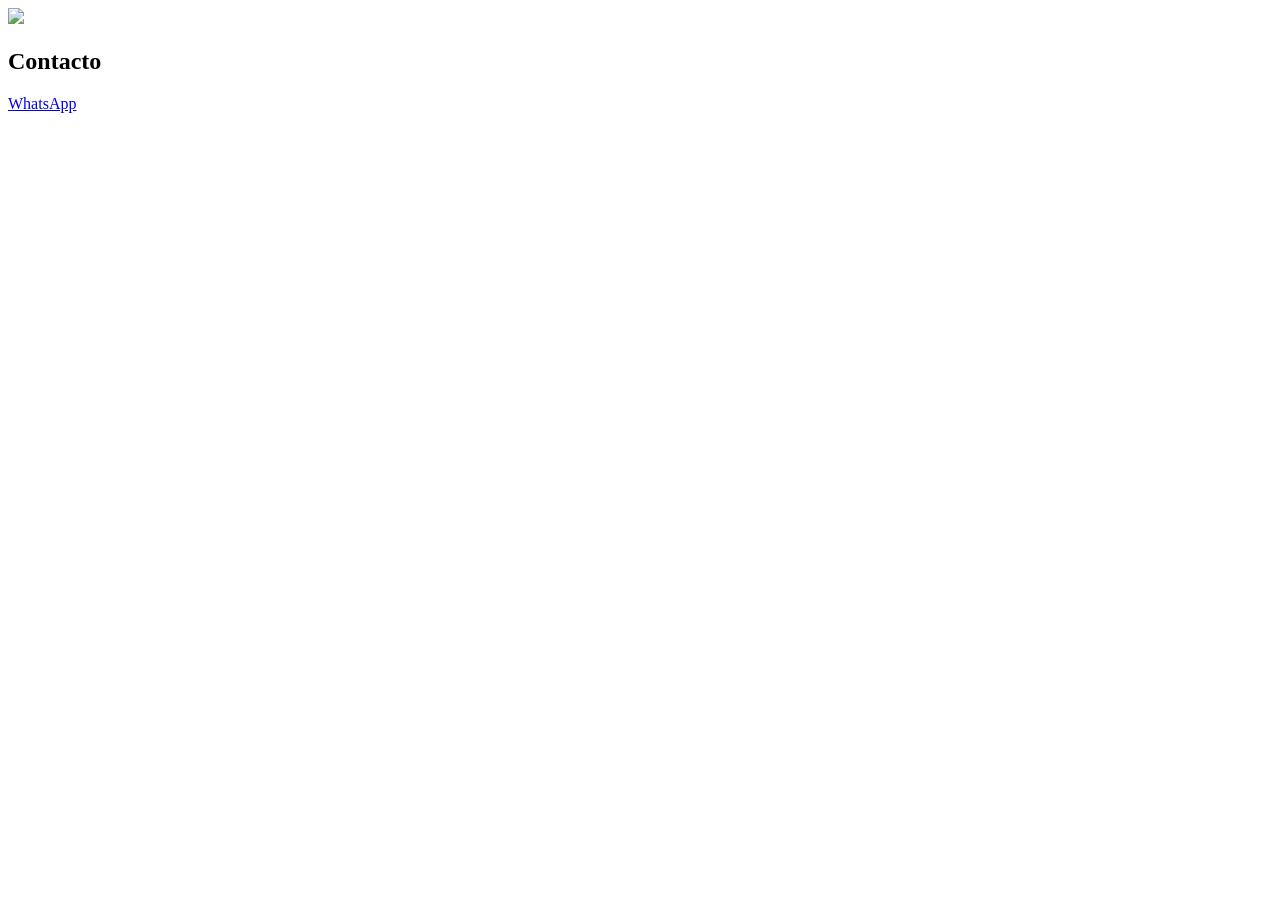
==== contacto.html @ 90899d1b "Add files via upload" ====
<!DOCTYPE html>
<html lang="es">
<head>
<meta charset="UTF-8">
<title>Contacto</title>
<link rel="stylesheet" href="style.css">
</head>
<body>

<header class="header">
<img src="MJ16-01.png" class="logo">
</header>

<section class="servicios">
<h1>Contacto</h1>
<a href="https://wa.me/123456789" class="btn">WhatsApp</a>
</section>

</body>
</html>
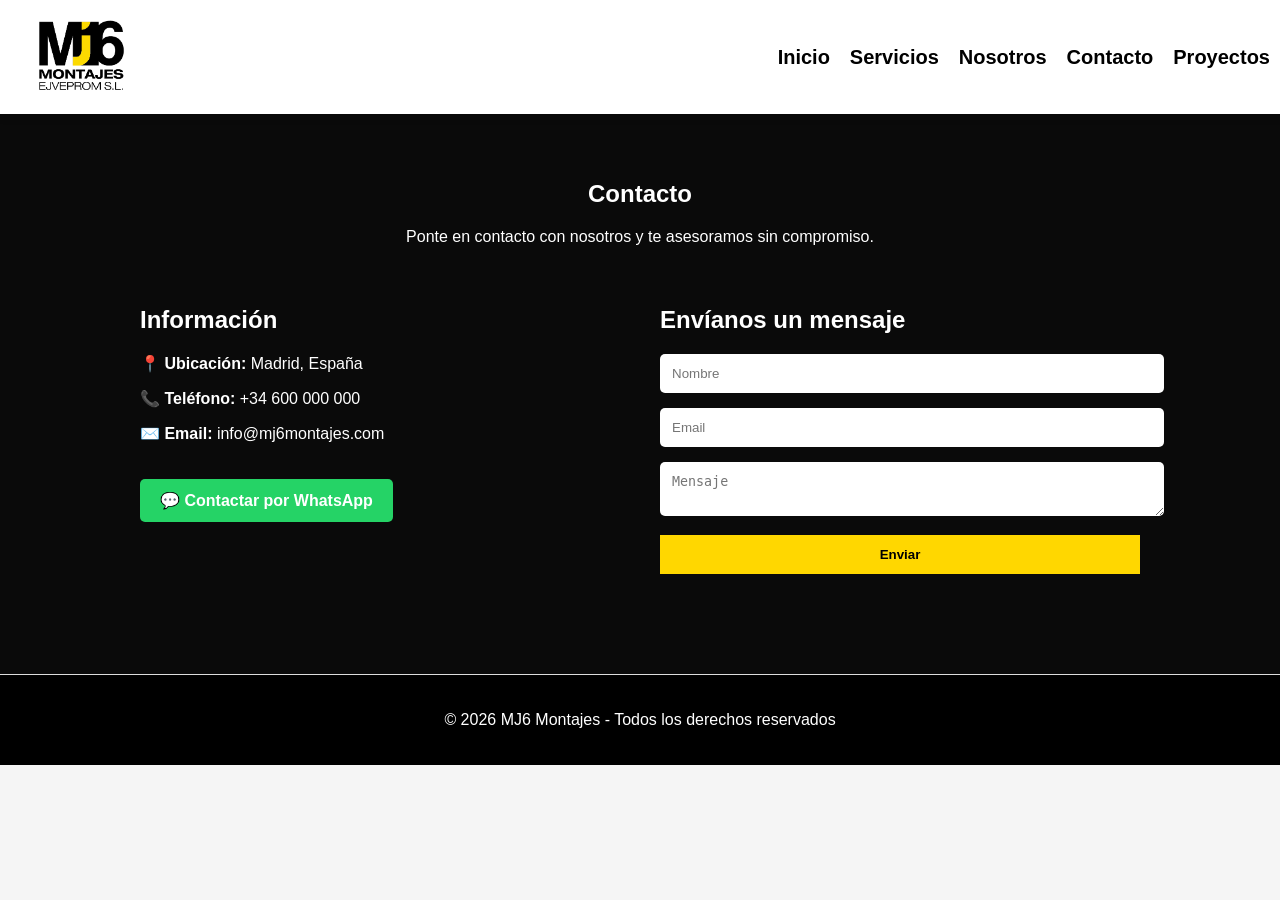
==== commit 8cdbcfb0: "Add files via upload" ====
--- a/contacto.html
+++ b/contacto.html
@@ -2,19 +2,78 @@
 <html lang="es">
 <head>
 <meta charset="UTF-8">
-<title>Contacto</title>
+<meta name="viewport" content="width=device-width, initial-scale=1.0">
+<title>Contacto - MJ6 Montajes</title>
+
 <link rel="stylesheet" href="style.css">
 </head>
+
 <body>
 
-<header class="header">
-<img src="MJ16-01.png" class="logo">
+<!-- HEADER -->
+<header class="header header-scroll">
+    <div class="logo-container">
+        <img src="MJ16-01.png" class="logo">
+    </div>
+
+    <nav>
+        <ul>
+            <li><a href="index.html">Inicio</a></li>
+            <li><a href="servicios.html">Servicios</a></li>
+            <li><a href="nosotros.html">Nosotros</a></li>
+            <li><a href="contacto.html">Contacto</a></li>
+            <li><a href="proyectos.html">Proyectos</a></li>
+        </ul>
+    </nav>
 </header>
 
-<section class="servicios">
-<h1>Contacto</h1>
-<a href="https://wa.me/123456789" class="btn">WhatsApp</a>
+<!-- SECCIÓN CONTACTO -->
+<section class="contacto contacto-dark">
+
+    <h1>Contacto</h1>
+
+    <p class="intro">
+        Ponte en contacto con nosotros y te asesoramos sin compromiso.
+    </p>
+
+    <div class="contacto-container">
+
+        <!-- INFO -->
+        <div class="contacto-info animado izq">
+            <h2>Información</h2>
+
+            <p><strong>📍 Ubicación:</strong> Madrid, España</p>
+            <p><strong>📞 Teléfono:</strong> +34 600 000 000</p>
+            <p><strong>✉️ Email:</strong> info@mj6montajes.com</p>
+
+            <a href="https://wa.me/34600000000" class="btn-whatsapp">
+                💬 Contactar por WhatsApp
+            </a>
+        </div>
+
+        <!-- FORMULARIO -->
+        <div class="contacto-form animado der">
+            <h2>Envíanos un mensaje</h2>
+
+            <form>
+                <input type="text" placeholder="Nombre" required>
+                <input type="email" placeholder="Email" required>
+                <textarea placeholder="Mensaje" required></textarea>
+
+                <button type="submit">Enviar</button>
+            </form>
+        </div>
+
+    </div>
+
 </section>
 
+<!-- FOOTER -->
+<footer>
+    <p>© 2026 MJ6 Montajes - Todos los derechos reservados</p>
+</footer>
+
+<script src="script.js"></script>
+
 </body>
-</html>
+</html>
--- a/style.css
+++ b/style.css
@@ -0,0 +1,547 @@
+/* ========================= */
+/* RESET */
+/* ========================= */
+body {
+    margin: 0;
+    font-family: Arial, sans-serif;
+    background: #f5f5f5;
+}
+
+/* ========================= */
+/* HEADER */
+/* ========================= */
+.header {
+    display: flex;
+    justify-content: space-between;
+    align-items: center;
+    background: white;
+    padding: 15px 30px;
+    box-shadow: 0 2px 10px rgba(0,0,0,0.1);
+    flex-direction: wrap;
+}
+
+.logo {
+    height: 80px;
+}
+
+/* NAV */
+nav ul {
+    display: flex;
+    gap: 20px;
+    list-style: none;
+    padding: 0;
+    margin: 0;
+}
+nav {
+    margin-right: 40px;
+}
+
+nav a {
+    text-decoration: none;
+    color: black;
+    font-weight: bold;
+    font-size: 20px;
+}
+
+/* ========================= */
+/* HERO */
+/* ========================= */
+.hero-pro {
+    height: 90vh;
+    background: linear-gradient(rgba(0,0,0,0.6), rgba(0,0,0,0.6)),
+                url('img1.JPG');
+    background-size: cover;
+    background-position: center;
+    display: flex;
+    justify-content: center;
+    align-items: center;
+    text-align: center;
+}
+
+.hero-content {
+    color: white;
+}
+
+.btn-pro {
+    background: gold;
+    padding: 12px 25px;
+    text-decoration: none;
+    color: black;
+    font-weight: bold;
+    border-radius: 5px;
+}
+
+/* ========================= */
+/* SERVICIOS */
+/* ========================= */
+.servicios {
+    padding: 60px 20px;
+    text-align: center;
+}
+
+.intro {
+    max-width: 700px;
+    margin: auto;
+    margin-bottom: 40px;
+}
+
+/* BLOQUES SERVICIOS */
+.servicio-bloque {
+    display: flex;
+    align-items: center;
+    gap: 40px;
+    padding: 50px 20px;
+    max-width: 1100px;
+    margin: auto;
+
+    /* IMPORTANTE: visible por defecto */
+    opacity: 1;
+    transform: translateY(0);
+}
+
+/* IMÁGENES */
+.servicio-bloque img {
+    width: 50%;
+    border-radius: 10px;
+    transition: 0.4s;
+}
+
+.servicio-bloque img:hover {
+    transform: scale(1.05);
+}
+
+.servicio-bloque div {
+    width: 50%;
+    text-align: left;
+}
+
+/* ========================= */
+/* GALERÍA */
+/* ========================= */
+.galeria {
+    padding: 60px;
+    text-align: center;
+    background: white;
+}
+
+.galeria-grid {
+    display: grid;
+    grid-template-columns: repeat(auto-fit, minmax(250px,1fr));
+    gap: 15px;
+}
+
+.galeria-grid img {
+    width: 100%;
+    height: 220px;
+    object-fit: cover;
+    border-radius: 10px;
+    transition: 0.3s;
+}
+
+.galeria-grid img:hover {
+    transform: scale(1.05);
+}
+
+/* ========================= */
+/* ANIMACIONES (SEGURAS) */
+/* ========================= */
+
+/* SOLO se aplica animación si JS funciona */
+.animado {
+    transition: all 0.8s ease;
+}
+
+/* Entrada desde abajo */
+.animado.fade {
+    transform: translateY(40px);
+    opacity: 0;
+}
+
+/* Entrada lateral */
+.animado.izq {
+    transform: translateX(-60px);
+    opacity: 0;
+}
+
+.animado.der {
+    transform: translateX(60px);
+    opacity: 0;
+}
+
+/* Estado visible */
+.animado.mostrar {
+    transform: translateX(0) translateY(0);
+    opacity: 1;
+}
+
+/* ========================= */
+/* FOOTER */
+/* ========================= */
+/* ========================= */
+/* FOOTER BLANCO */
+/* ========================= */
+
+footer {
+    background: black;
+    color: white;
+    text-align: center;
+    padding: 20px;
+    border-top: 1px solid #ddd;
+}
+
+/* ========================= */
+/* RESPONSIVE */
+/* ========================= */
+@media (max-width: 768px) {
+
+    .servicio-bloque {
+        flex-direction: column;
+    }
+
+    .servicio-bloque img,
+    .servicio-bloque div {
+        width: 100%;
+    }
+
+    nav ul {
+        flex-direction: column;
+        align-items: center;
+    }
+}
+
+/* ========================= */
+/* DESTACADOS PRO */
+/* ========================= */
+
+.destacados {
+    padding: 60px 20px;
+    text-align: center;
+    background: #f9f9f9;
+}
+
+.destacados h2 {
+    margin-bottom: 40px;
+    font-size: 28px;
+}
+
+/* GRID DE TARJETAS */
+.cards {
+    display: flex;
+    justify-content: center;
+    gap: 30px;
+    flex-wrap: wrap;
+}
+
+/* TARJETA PRO */
+.card {
+    background: white;
+    padding: 30px 20px;
+    width: 280px;
+    border-radius: 12px;
+    box-shadow: 0 8px 20px rgba(0,0,0,0.1);
+    transition: 0.3s;
+}
+
+/* EFECTO HOVER */
+.card:hover {
+    transform: translateY(-10px);
+}
+
+/* ICONO */
+.icono {
+    font-size: 40px;
+    margin-bottom: 15px;
+}
+
+/* TEXTO */
+.card h3 {
+    margin-bottom: 10px;
+}
+
+.card p {
+    color: #555;
+}
+
+.cta {
+    background: #0a0a0a; /* negro elegante */
+    color: white;
+    padding: 80px 20px;
+    text-align: center;
+}
+
+/* CONTENIDO CENTRADO */
+.cta-contenido {
+    max-width: 600px;
+    margin: auto;
+}
+
+/* TÍTULO */
+.cta h2 {
+    font-size: 32px;
+    margin-bottom: 10px;
+}
+
+/* TEXTO */
+.cta p {
+    color: #ccc;
+    margin-bottom: 30px;
+}
+
+/* BOTÓN WHATSAPP PRO */
+.btn-whatsapp {
+    display: inline-block;
+    background: #25D366;
+    color: white;
+    padding: 15px 30px;
+    border-radius: 8px;
+    text-decoration: none;
+    font-weight: bold;
+    font-size: 16px;
+    transition: 0.3s;
+}
+
+/* HOVER */
+.btn-whatsapp:hover {
+    background: #1ebe5d;
+    transform: scale(1.05);
+}
+
+/* ========================= */
+/* SECCIÓN EXPERTOS PRO */
+/* ========================= */
+
+.expertos {
+    background: #0a0a0a; /* negro elegante */
+    color: white;
+    padding: 80px 20px;
+    text-align: center;
+}
+
+/* CONTENIDO CENTRADO */
+.expertos-contenido {
+    max-width: 800px;
+    margin: auto;
+}
+
+/* TÍTULO */
+.expertos h2 {
+    font-size: 36px;
+    margin-bottom: 20px;
+    font-weight: bold;
+}
+
+/* TEXTO NORMAL */
+.expertos p {
+    color: #ccc;
+    font-size: 18px;
+    margin-bottom: 10px;
+}
+
+/* TEXTO DESTACADO */
+.destacado {
+    color: white;
+    font-weight: bold;
+    margin-top: 10px;
+}
+
+/* LÍNEA DECORATIVA PRO */
+.expertos h2::after {
+    content: \"\";
+    display: block;
+    width: 60px;
+    height: 3px;
+    background: gold;
+    margin: 15px auto 0;
+}
+
+/* ========================= */
+/* SERVICIOS EN MODO OSCURO */
+/* ========================= */
+
+.servicios-dark {
+    background: #0a0a0a;
+    color: white;
+}
+
+/* TÍTULO */
+.servicios-dark h1 {
+    color: white;
+}
+
+/* TEXTO */
+.servicios-dark .intro {
+    color: #ccc;
+}
+
+/* BLOQUES */
+.servicios-dark .servicio-bloque div {
+    color: #ddd;
+}
+
+/* LISTAS */
+.servicios-dark ul {
+    color: #ccc;
+}
+
+/* IMÁGENES (más elegantes en oscuro) */
+.servicios-dark img {
+    box-shadow: 0 5px 20px rgba(0,0,0,0.6);
+}
+
+/* ========================= */
+/* HEADER SCROLL PRO */
+/* ========================= */
+
+/* Estado normal */
+.header-scroll {
+    position: fixed;
+    width: 100%;
+    top: 0;
+    left: 0;
+    z-index: 1000;
+    transition: all 0.3s ease;
+}
+
+/* Estado al hacer scroll */
+.header-scroll.scrolled {
+    background: rgba(255, 255, 255, 0.7); /* blanco transparente */
+    backdrop-filter: blur(10px); /* efecto vidrio (muy pro) */
+    box-shadow: 0 2px 10px rgba(0,0,0,0.1);
+}
+
+/* Para que no tape contenido */
+body {
+    padding-top: 100px;
+}
+
+
+/* ========================= */
+/* PROYECTOS PRO */
+/* ========================= */
+
+.proyectos-dark {
+    background: #0a0a0a;
+    color: white;
+    padding: 60px 20px;
+    text-align: center;
+}
+
+/* GRID */
+.proyectos-grid {
+    display: grid;
+    grid-template-columns: repeat(auto-fit, minmax(280px, 1fr));
+    gap: 25px;
+    margin-top: 40px;
+}
+
+/* TARJETA */
+.proyecto {
+    position: relative;
+    overflow: hidden;
+    border-radius: 12px;
+}
+
+/* IMAGEN */
+.proyecto img {
+    width: 100%;
+    height: 250px;
+    object-fit: cover;
+    transition: 0.4s;
+}
+
+/* HOVER ZOOM */
+.proyecto:hover img {
+    transform: scale(1.1);
+}
+
+/* INFO */
+.info {
+    position: absolute;
+    bottom: 0;
+    left: 0;
+    width: 100%;
+    padding: 15px;
+    background: rgba(0,0,0,0.7);
+    text-align: left;
+}
+
+/* TEXTO */
+.info h3 {
+    margin: 0;
+    font-size: 18px;
+}
+
+.info p {
+    margin: 0;
+    font-size: 14px;
+    color: #ccc;
+}
+/* ========================= */
+/* CONTACTO PRO */
+/* ========================= */
+
+.contacto-dark {
+    background: #0a0a0a;
+    color: white;
+    padding: 60px 20px;
+    text-align: center;
+}
+
+/* CONTENEDOR */
+.contacto-container {
+    display: flex;
+    gap: 40px;
+    max-width: 1000px;
+    margin: 40px auto;
+}
+
+/* INFO */
+.contacto-info {
+    flex: 1;
+    text-align: left;
+}
+
+/* FORMULARIO */
+.contacto-form {
+    flex: 1;
+    text-align: left;
+}
+
+/* INPUTS */
+.contacto-form input,
+.contacto-form textarea {
+    width: 100%;
+    padding: 12px;
+    margin-bottom: 15px;
+    border: none;
+    border-radius: 5px;
+}
+
+/* BOTÓN */
+.contacto-form button {
+    width: 100%;
+    padding: 12px;
+    background: gold;
+    border: none;
+    font-weight: bold;
+    cursor: pointer;
+}
+
+/* WHATSAPP */
+.btn-whatsapp {
+    display: inline-block;
+    margin-top: 20px;
+    background: #25D366;
+    padding: 12px 20px;
+    border-radius: 5px;
+    color: white;
+    text-decoration: none;
+    font-weight: bold;
+}
+
+/* RESPONSIVE */
+@media (max-width: 768px) {
+    .contacto-container {
+        flex-direction: column;
+    }
+}
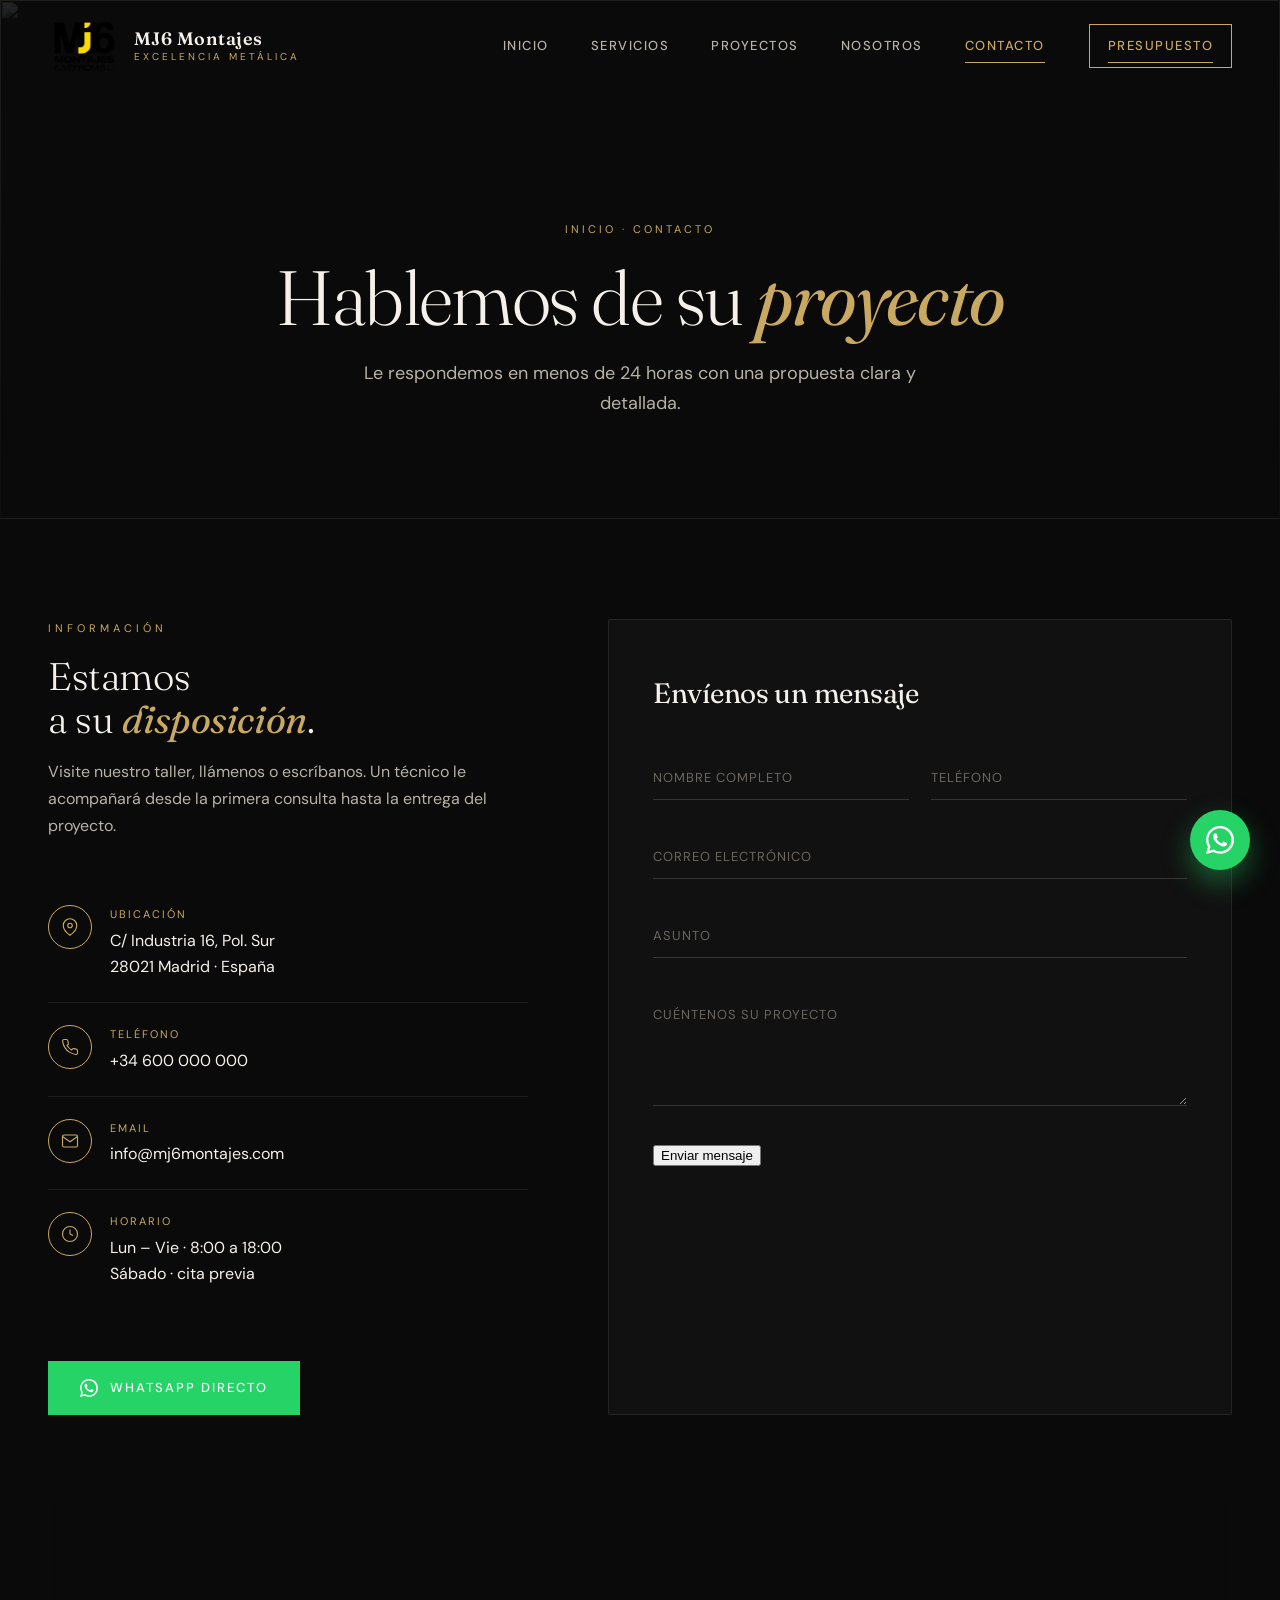
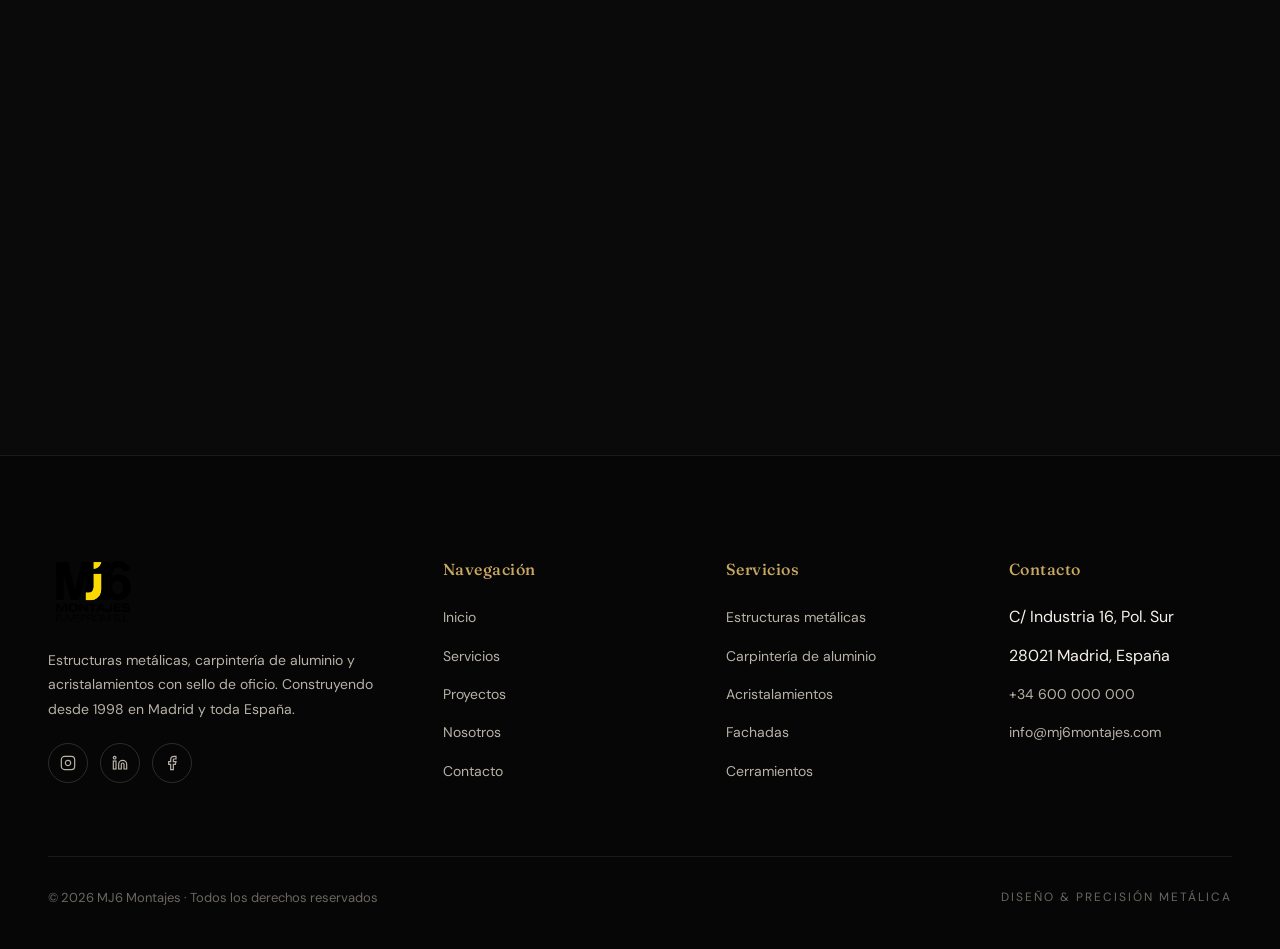
==== commit 38fe7dcd: "Add files via upload" ====
--- a/contacto.html
+++ b/contacto.html
@@ -3,77 +3,211 @@
 <head>
 <meta charset="UTF-8">
 <meta name="viewport" content="width=device-width, initial-scale=1.0">
-<title>Contacto - MJ6 Montajes</title>
-
+<title>Contacto — MJ6 Montajes</title>
+<meta name="description" content="Contacte con MJ6 Montajes: presupuestos sin compromiso, visita a obra y asesoramiento técnico en estructuras metálicas, aluminio y vidrio.">
+<link rel="icon" type="image/png" href="MJ16-01.png">
+<link rel="preconnect" href="https://fonts.googleapis.com">
+<link rel="preconnect" href="https://fonts.gstatic.com" crossorigin>
+<link href="https://fonts.googleapis.com/css2?family=Fraunces:ital,opsz,wght@0,9..144,300;0,9..144,400;0,9..144,500;0,9..144,600;1,9..144,300;1,9..144,400&family=DM+Sans:opsz,wght@9..40,300;9..40,400;9..40,500;9..40,600;9..40,700&display=swap" rel="stylesheet">
 <link rel="stylesheet" href="style.css">
 </head>
-
 <body>
 
-<!-- HEADER -->
-<header class="header header-scroll">
-    <div class="logo-container">
-        <img src="MJ16-01.png" class="logo">
-    </div>
-
-    <nav>
+<div class="preloader" aria-hidden="true">
+    <img src="MJ16-01.png" alt="MJ6 Montajes" class="preloader-logo">
+    <div class="preloader-bar"></div>
+</div>
+
+<header class="site-header">
+    <a href="index.html" class="logo-link">
+        <img src="MJ16-01.png" alt="MJ6 Montajes" class="logo">
+        <span class="brand">
+            <span class="brand-name">MJ6 Montajes</span>
+            <span class="brand-tag">Excelencia metálica</span>
+        </span>
+    </a>
+    <nav class="nav-main">
         <ul>
             <li><a href="index.html">Inicio</a></li>
             <li><a href="servicios.html">Servicios</a></li>
+            <li><a href="proyectos.html">Proyectos</a></li>
             <li><a href="nosotros.html">Nosotros</a></li>
             <li><a href="contacto.html">Contacto</a></li>
-            <li><a href="proyectos.html">Proyectos</a></li>
         </ul>
+        <a href="contacto.html" class="nav-cta">Presupuesto</a>
     </nav>
+    <button class="burger" aria-label="Menú"><span></span><span></span><span></span></button>
 </header>
 
-<!-- SECCIÓN CONTACTO -->
-<section class="contacto contacto-dark">
-
-    <h1>Contacto</h1>
-
-    <p class="intro">
-        Ponte en contacto con nosotros y te asesoramos sin compromiso.
-    </p>
-
-    <div class="contacto-container">
-
-        <!-- INFO -->
-        <div class="contacto-info animado izq">
-            <h2>Información</h2>
-
-            <p><strong>📍 Ubicación:</strong> Madrid, España</p>
-            <p><strong>📞 Teléfono:</strong> +34 600 000 000</p>
-            <p><strong>✉️ Email:</strong> info@mj6montajes.com</p>
-
-            <a href="https://wa.me/34600000000" class="btn-whatsapp">
-                💬 Contactar por WhatsApp
-            </a>
-        </div>
-
-        <!-- FORMULARIO -->
-        <div class="contacto-form animado der">
-            <h2>Envíanos un mensaje</h2>
-
-            <form>
-                <input type="text" placeholder="Nombre" required>
-                <input type="email" placeholder="Email" required>
-                <textarea placeholder="Mensaje" required></textarea>
-
-                <button type="submit">Enviar</button>
-            </form>
-        </div>
-
+<!-- PAGE HERO -->
+<section class="page-hero">
+    <div class="page-hero-bg"><img src="img11.jpg" alt=""></div>
+    <div class="container">
+        <div class="crumb reveal">Inicio · Contacto</div>
+        <h1 class="reveal delay-1">Hablemos de su <em>proyecto</em></h1>
+        <p class="reveal delay-2">Le respondemos en menos de 24 horas con una propuesta clara y detallada.</p>
     </div>
-
 </section>
 
-<!-- FOOTER -->
-<footer>
-    <p>© 2026 MJ6 Montajes - Todos los derechos reservados</p>
+<!-- CONTACT -->
+<section class="contact-section">
+    <div class="container">
+        <div class="contact-grid">
+
+            <div class="contact-info">
+                <div class="label reveal" style="font-size:11px;letter-spacing:4px;text-transform:uppercase;color:var(--gold);margin-bottom:18px;">Información</div>
+                <h2 class="reveal delay-1">Estamos<br>a su <em>disposición</em>.</h2>
+                <p class="reveal delay-2">
+                    Visite nuestro taller, llámenos o escríbanos. Un técnico le acompañará desde la primera consulta
+                    hasta la entrega del proyecto.
+                </p>
+
+                <ul class="info-list">
+                    <li class="reveal">
+                        <div class="ic">
+                            <svg viewBox="0 0 24 24" fill="none" stroke="currentColor" stroke-width="1.5"><path d="M21 10c0 7-9 13-9 13s-9-6-9-13a9 9 0 0 1 18 0z"/><circle cx="12" cy="10" r="3"/></svg>
+                        </div>
+                        <div>
+                            <div class="lab">Ubicación</div>
+                            <div class="val">C/ Industria 16, Pol. Sur<br>28021 Madrid · España</div>
+                        </div>
+                    </li>
+                    <li class="reveal delay-1">
+                        <div class="ic">
+                            <svg viewBox="0 0 24 24" fill="none" stroke="currentColor" stroke-width="1.5"><path d="M22 16.92v3a2 2 0 0 1-2.18 2 19.79 19.79 0 0 1-8.63-3.07 19.5 19.5 0 0 1-6-6 19.79 19.79 0 0 1-3.07-8.67A2 2 0 0 1 4.11 2h3a2 2 0 0 1 2 1.72c.127.96.361 1.903.7 2.81a2 2 0 0 1-.45 2.11L8.09 9.91a16 16 0 0 0 6 6l1.27-1.27a2 2 0 0 1 2.11-.45c.907.339 1.85.573 2.81.7A2 2 0 0 1 22 16.92z"/></svg>
+                        </div>
+                        <div>
+                            <div class="lab">Teléfono</div>
+                            <div class="val"><a href="tel:+34600000000" style="color:var(--text);">+34 600 000 000</a></div>
+                        </div>
+                    </li>
+                    <li class="reveal delay-2">
+                        <div class="ic">
+                            <svg viewBox="0 0 24 24" fill="none" stroke="currentColor" stroke-width="1.5"><path d="M4 4h16c1.1 0 2 .9 2 2v12c0 1.1-.9 2-2 2H4c-1.1 0-2-.9-2-2V6c0-1.1.9-2 2-2z"/><polyline points="22,6 12,13 2,6"/></svg>
+                        </div>
+                        <div>
+                            <div class="lab">Email</div>
+                            <div class="val"><a href="mailto:info@mj6montajes.com" style="color:var(--text);">info@mj6montajes.com</a></div>
+                        </div>
+                    </li>
+                    <li class="reveal delay-3">
+                        <div class="ic">
+                            <svg viewBox="0 0 24 24" fill="none" stroke="currentColor" stroke-width="1.5"><circle cx="12" cy="12" r="10"/><polyline points="12 6 12 12 16 14"/></svg>
+                        </div>
+                        <div>
+                            <div class="lab">Horario</div>
+                            <div class="val">Lun – Vie · 8:00 a 18:00<br>Sábado · cita previa</div>
+                        </div>
+                    </li>
+                </ul>
+
+                <a href="https://wa.me/34600000000" class="btn btn-wa reveal">
+                    <svg width="18" height="18" viewBox="0 0 24 24" fill="currentColor"><path d="M17.498 14.382c-.301-.15-1.767-.867-2.04-.966-.273-.101-.473-.15-.673.15-.197.295-.771.964-.944 1.162-.175.195-.349.21-.646.075-.3-.15-1.263-.465-2.403-1.485-.888-.795-1.484-1.77-1.66-2.07-.174-.3-.019-.465.13-.615.136-.135.301-.345.451-.523.146-.181.194-.301.297-.496.1-.21.049-.375-.025-.524-.075-.15-.672-1.62-.922-2.206-.24-.584-.487-.51-.672-.51-.172-.015-.371-.015-.571-.015-.2 0-.523.074-.797.359-.273.3-1.045 1.02-1.045 2.475s1.07 2.865 1.219 3.075c.149.18 2.095 3.195 5.076 4.485.71.3 1.26.48 1.69.629.71.226 1.355.195 1.866.121.57-.091 1.756-.721 2.006-1.413.255-.69.255-1.275.18-1.404-.074-.135-.27-.21-.57-.345m-5.446 7.443h-.016c-1.77 0-3.524-.48-5.055-1.38l-.36-.214-3.75.975 1.005-3.645-.239-.375a9.869 9.869 0 01-1.516-5.26c.002-5.45 4.436-9.884 9.888-9.884 2.64 0 5.122 1.03 6.988 2.898a9.825 9.825 0 012.893 6.994c-.003 5.45-4.437 9.885-9.888 9.885M20.52 3.449C18.24 1.245 15.24 0 12.045 0 5.463 0 .104 5.334.101 11.893c0 2.096.549 4.14 1.595 5.945L0 24l6.335-1.652a12.062 12.062 0 005.71 1.447h.006c6.585 0 11.946-5.336 11.949-11.896 0-3.176-1.24-6.165-3.495-8.411"/></svg>
+                    WhatsApp directo
+                </a>
+            </div>
+
+            <div class="contact-form reveal reveal-right">
+                <h3>Envíenos un mensaje</h3>
+                <form data-testid="contact-form">
+                    <div class="form-row two">
+                        <div class="input-wrap">
+                            <input type="text" id="nombre" placeholder=" " required data-testid="input-nombre">
+                            <label for="nombre">Nombre completo</label>
+                        </div>
+                        <div class="input-wrap">
+                            <input type="text" id="telefono" placeholder=" " data-testid="input-telefono">
+                            <label for="telefono">Teléfono</label>
+                        </div>
+                    </div>
+                    <div class="form-row">
+                        <div class="input-wrap">
+                            <input type="email" id="email" placeholder=" " required data-testid="input-email">
+                            <label for="email">Correo electrónico</label>
+                        </div>
+                    </div>
+                    <div class="form-row">
+                        <div class="input-wrap">
+                            <input type="text" id="asunto" placeholder=" " data-testid="input-asunto">
+                            <label for="asunto">Asunto</label>
+                        </div>
+                    </div>
+                    <div class="form-row">
+                        <div class="input-wrap">
+                            <textarea id="mensaje" placeholder=" " required data-testid="input-mensaje"></textarea>
+                            <label for="mensaje">Cuéntenos su proyecto</label>
+                        </div>
+                    </div>
+                    <button type="submit" data-testid="submit-form">Enviar mensaje</button>
+                </form>
+                <div class="form-success" data-testid="form-success">
+                    ✓ Mensaje enviado correctamente. Le responderemos en menos de 24 horas.
+                </div>
+            </div>
+
+        </div>
+
+        <!-- MAP -->
+        <div class="map-wrap reveal">
+            <iframe src="https://www.openstreetmap.org/export/embed.html?bbox=-3.71%2C40.39%2C-3.66%2C40.43&layer=mapnik" allowfullscreen loading="lazy" title="Mapa MJ6 Montajes"></iframe>
+        </div>
+
+    </div>
+</section>
+
+<footer class="site-footer">
+    <div class="container">
+        <div class="footer-grid">
+            <div class="footer-col">
+                <img src="MJ16-01.png" alt="MJ6 Montajes" class="logo">
+                <p>Estructuras metálicas, carpintería de aluminio y acristalamientos con sello de oficio. Construyendo desde 1998 en Madrid y toda España.</p>
+                <div class="footer-social">
+                    <a href="#" aria-label="Instagram"><svg viewBox="0 0 24 24" fill="none" stroke="currentColor" stroke-width="1.8"><rect x="2" y="2" width="20" height="20" rx="5"/><path d="M16 11.37A4 4 0 1 1 12.63 8 4 4 0 0 1 16 11.37zM17.5 6.5h.01\"/></svg></a>
+                    <a href="#" aria-label="LinkedIn"><svg viewBox="0 0 24 24" fill="none" stroke="currentColor" stroke-width="1.8"><path d="M16 8a6 6 0 0 1 6 6v7h-4v-7a2 2 0 0 0-4 0v7h-4v-7a6 6 0 0 1 6-6z"/><rect x="2" y="9" width="4" height="12"/><circle cx="4" cy="4" r="2"/></svg></a>
+                    <a href="#" aria-label="Facebook"><svg viewBox="0 0 24 24" fill="none" stroke="currentColor" stroke-width="1.8"><path d="M18 2h-3a5 5 0 0 0-5 5v3H7v4h3v8h4v-8h3l1-4h-4V7a1 1 0 0 1 1-1h3z"/></svg></a>
+                </div>
+            </div>
+            <div class="footer-col">
+                <h4>Navegación</h4>
+                <ul>
+                    <li><a href="index.html">Inicio</a></li>
+                    <li><a href="servicios.html">Servicios</a></li>
+                    <li><a href="proyectos.html">Proyectos</a></li>
+                    <li><a href="nosotros.html">Nosotros</a></li>
+                    <li><a href="contacto.html">Contacto</a></li>
+                </ul>
+            </div>
+            <div class="footer-col">
+                <h4>Servicios</h4>
+                <ul>
+                    <li><a href="servicios.html">Estructuras metálicas</a></li>
+                    <li><a href="servicios.html">Carpintería de aluminio</a></li>
+                    <li><a href="servicios.html">Acristalamientos</a></li>
+                    <li><a href="servicios.html">Fachadas</a></li>
+                    <li><a href="servicios.html">Cerramientos</a></li>
+                </ul>
+            </div>
+            <div class="footer-col">
+                <h4>Contacto</h4>
+                <ul>
+                    <li>C/ Industria 16, Pol. Sur</li>
+                    <li>28021 Madrid, España</li>
+                    <li><a href="tel:+34600000000">+34 600 000 000</a></li>
+                    <li><a href="mailto:info@mj6montajes.com">info@mj6montajes.com</a></li>
+                </ul>
+            </div>
+        </div>
+        <div class="footer-bottom">
+            <p>© <span data-year></span> MJ6 Montajes · Todos los derechos reservados</p>
+            <span class="micro">Diseño & precisión metálica</span>
+        </div>
+    </div>
 </footer>
 
+<a href="https://wa.me/34600000000" class="float-wa" aria-label="WhatsApp">
+    <svg viewBox="0 0 24 24" fill="currentColor"><path d="M17.498 14.382c-.301-.15-1.767-.867-2.04-.966-.273-.101-.473-.15-.673.15-.197.295-.771.964-.944 1.162-.175.195-.349.21-.646.075-.3-.15-1.263-.465-2.403-1.485-.888-.795-1.484-1.77-1.66-2.07-.174-.3-.019-.465.13-.615.136-.135.301-.345.451-.523.146-.181.194-.301.297-.496.1-.21.049-.375-.025-.524-.075-.15-.672-1.62-.922-2.206-.24-.584-.487-.51-.672-.51-.172-.015-.371-.015-.571-.015-.2 0-.523.074-.797.359-.273.3-1.045 1.02-1.045 2.475s1.07 2.865 1.219 3.075c.149.18 2.095 3.195 5.076 4.485.71.3 1.26.48 1.69.629.71.226 1.355.195 1.866.121.57-.091 1.756-.721 2.006-1.413.255-.69.255-1.275.18-1.404-.074-.135-.27-.21-.57-.345m-5.446 7.443h-.016c-1.77 0-3.524-.48-5.055-1.38l-.36-.214-3.75.975 1.005-3.645-.239-.375a9.869 9.869 0 01-1.516-5.26c.002-5.45 4.436-9.884 9.888-9.884 2.64 0 5.122 1.03 6.988 2.898a9.825 9.825 0 012.893 6.994c-.003 5.45-4.437 9.885-9.888 9.885M20.52 3.449C18.24 1.245 15.24 0 12.045 0 5.463 0 .104 5.334.101 11.893c0 2.096.549 4.14 1.595 5.945L0 24l6.335-1.652a12.062 12.062 0 005.71 1.447h.006c6.585 0 11.946-5.336 11.949-11.896 0-3.176-1.24-6.165-3.495-8.411"/></svg>
+</a>
+<button class="to-top" aria-label="Volver arriba">↑</button>
 <script src="script.js"></script>
-
 </body>
-</html>+</html>
--- a/style.css
+++ b/style.css
@@ -1,547 +1,1789 @@
-/* ========================= */
-/* RESET */
-/* ========================= */
+
+
+:root {
+    --bg: #0a0a0a;
+    --bg-2: #111111;
+    --bg-3: #161616;
+    --surface: #1a1a1a;
+    --line: rgba(255, 255, 255, 0.08);
+    --line-strong: rgba(255, 255, 255, 0.15);
+
+    --text: #f5f1ea;
+    --text-soft: #b8b2a7;
+    --text-muted: #6b6760;
+
+    --gold: #c9a961;
+    --gold-2: #d4b876;
+    --gold-soft: rgba(201, 169, 97, 0.12);
+
+    --serif: 'Fraunces', 'Cormorant Garamond', serif;
+    --sans: 'DM Sans', 'Inter', system-ui, sans-serif;
+
+    --radius: 4px;
+    --radius-lg: 8px;
+
+    --ease: cubic-bezier(0.22, 1, 0.36, 1);
+    --ease-out: cubic-bezier(0.16, 1, 0.3, 1);
+}
+
+* { box-sizing: border-box; }
+
+html { scroll-behavior: smooth; }
+
 body {
     margin: 0;
-    font-family: Arial, sans-serif;
-    background: #f5f5f5;
-}
-
-/* ========================= */
-/* HEADER */
-/* ========================= */
-.header {
+    padding: 0;
+    background: var(--bg);
+    color: var(--text);
+    font-family: var(--sans);
+    font-size: 16px;
+    line-height: 1.65;
+    -webkit-font-smoothing: antialiased;
+    overflow-x: hidden;
+}
+
+img { max-width: 100%; display: block; }
+
+a {
+    color: inherit;
+    text-decoration: none;
+    transition: color 0.3s var(--ease);
+}
+
+::selection {
+    background: var(--gold);
+    color: #0a0a0a;
+}
+
+/* ----------- Custom scrollbar ----------- */
+::-webkit-scrollbar { width: 10px; }
+::-webkit-scrollbar-track { background: #0a0a0a; }
+::-webkit-scrollbar-thumb { background: #2a2a2a; border-radius: 10px; }
+::-webkit-scrollbar-thumb:hover { background: var(--gold); }
+
+/* =========================================================
+   LOADER
+   ========================================================= */
+.preloader {
+    position: fixed;
+    inset: 0;
+    background: #0a0a0a;
+    z-index: 9999;
+    display: flex;
+    align-items: center;
+    justify-content: center;
+    flex-direction: column;
+    gap: 24px;
+    transition: opacity 0.8s var(--ease), visibility 0.8s;
+}
+.preloader.hidden {
+    opacity: 0;
+    visibility: hidden;
+    pointer-events: none;
+}
+.preloader-logo {
+    width: 90px;
+    height: 90px;
+    object-fit: contain;
+    animation: pulse 1.6s ease-in-out infinite;
+}
+.preloader-bar {
+    width: 180px;
+    height: 1px;
+    background: rgba(255,255,255,0.08);
+    position: relative;
+    overflow: hidden;
+}
+.preloader-bar::after {
+    content: '';
+    position: absolute;
+    inset: 0;
+    background: linear-gradient(90deg, transparent, var(--gold), transparent);
+    animation: shimmer 1.4s linear infinite;
+}
+@keyframes pulse {
+    0%, 100% { opacity: 0.6; transform: scale(1); }
+    50% { opacity: 1; transform: scale(1.05); }
+}
+@keyframes shimmer {
+    0% { transform: translateX(-100%); }
+    100% { transform: translateX(100%); }
+}
+
+/* =========================================================
+   HEADER / NAV
+   ========================================================= */
+.site-header {
+    position: fixed;
+    top: 0; left: 0; right: 0;
+    z-index: 100;
+    padding: 18px 48px;
     display: flex;
     justify-content: space-between;
     align-items: center;
-    background: white;
-    padding: 15px 30px;
-    box-shadow: 0 2px 10px rgba(0,0,0,0.1);
-    flex-direction: wrap;
-}
-
-.logo {
-    height: 80px;
-}
-
-/* NAV */
-nav ul {
-    display: flex;
-    gap: 20px;
+    background: transparent;
+    transition: all 0.4s var(--ease);
+    border-bottom: 1px solid transparent;
+}
+.site-header.scrolled {
+    background: rgba(10, 10, 10, 0.85);
+    backdrop-filter: blur(18px);
+    -webkit-backdrop-filter: blur(18px);
+    padding: 12px 48px;
+    border-bottom: 1px solid var(--line);
+}
+.site-header .logo-link {
+    display: flex;
+    align-items: center;
+    gap: 14px;
+    z-index: 102;
+}
+.site-header .logo {
+    height: 56px;
+    width: auto;
+    transition: height 0.4s var(--ease);
+}
+.site-header.scrolled .logo { height: 44px; }
+.site-header .brand {
+    display: flex;
+    flex-direction: column;
+    line-height: 1;
+}
+.site-header .brand-name {
+    font-family: var(--serif);
+    font-weight: 600;
+    font-size: 18px;
+    letter-spacing: 0.5px;
+    color: var(--text);
+}
+.site-header .brand-tag {
+    font-size: 10px;
+    letter-spacing: 3px;
+    text-transform: uppercase;
+    color: var(--gold);
+    margin-top: 4px;
+}
+
+.nav-main {
+    display: flex;
+    align-items: center;
+    gap: 8px;
+}
+.nav-main ul {
+    display: flex;
+    list-style: none;
+    margin: 0;
+    padding: 0;
+    gap: 6px;
+}
+.nav-main a {
+    position: relative;
+    display: inline-block;
+    padding: 10px 18px;
+    font-size: 13px;
+    font-weight: 500;
+    letter-spacing: 1.5px;
+    text-transform: uppercase;
+    color: var(--text-soft);
+}
+.nav-main a::after {
+    content: '';
+    position: absolute;
+    left: 18px; right: 18px; bottom: 4px;
+    height: 1px;
+    background: var(--gold);
+    transform: scaleX(0);
+    transform-origin: left;
+    transition: transform 0.4s var(--ease);
+}
+.nav-main a:hover { color: var(--text); }
+.nav-main a:hover::after,
+.nav-main a.active::after { transform: scaleX(1); }
+.nav-main a.active { color: var(--gold); }
+
+.nav-cta {
+    margin-left: 18px;
+    padding: 10px 22px;
+    border: 1px solid var(--gold);
+    color: var(--gold);
+    font-size: 12px;
+    letter-spacing: 1.5px;
+    text-transform: uppercase;
+    font-weight: 500;
+    transition: all 0.35s var(--ease);
+}
+.nav-cta:hover {
+    background: var(--gold);
+    color: #0a0a0a;
+}
+
+/* Burger */
+.burger {
+    display: none;
+    width: 38px; height: 38px;
+    position: relative;
+    z-index: 102;
+    background: transparent;
+    border: none;
+    cursor: pointer;
+    padding: 0;
+}
+.burger span {
+    position: absolute;
+    left: 6px;
+    width: 26px;
+    height: 1.5px;
+    background: var(--text);
+    transition: all 0.35s var(--ease);
+}
+.burger span:nth-child(1) { top: 13px; }
+.burger span:nth-child(2) { top: 19px; width: 18px; }
+.burger span:nth-child(3) { top: 25px; }
+.burger.open span:nth-child(1) { top: 19px; transform: rotate(45deg); background: var(--gold); }
+.burger.open span:nth-child(2) { opacity: 0; }
+.burger.open span:nth-child(3) { top: 19px; transform: rotate(-45deg); background: var(--gold); }
+
+/* =========================================================
+   HERO
+   ========================================================= */
+.hero {
+    position: relative;
+    min-height: 100vh;
+    display: flex;
+    align-items: center;
+    overflow: hidden;
+    padding: 0 48px;
+}
+.hero-bg {
+    position: absolute;
+    inset: 0;
+    z-index: 0;
+}
+.hero-bg::before {
+    content: '';
+    position: absolute;
+    inset: 0;
+    background: radial-gradient(ellipse at 30% 50%, rgba(0,0,0,0.4) 0%, rgba(0,0,0,0.85) 70%),
+                linear-gradient(180deg, rgba(10,10,10,0.5) 0%, rgba(10,10,10,0.95) 100%);
+    z-index: 2;
+}
+.hero-bg img {
+    width: 100%;
+    height: 100%;
+    object-fit: cover;
+    object-position: center;
+    filter: grayscale(20%) contrast(1.05);
+    animation: heroZoom 18s ease-in-out infinite alternate;
+}
+@keyframes heroZoom {
+    0% { transform: scale(1.0); }
+    100% { transform: scale(1.12); }
+}
+
+.hero-grid-overlay {
+    position: absolute;
+    inset: 0;
+    z-index: 1;
+    background-image:
+        linear-gradient(to right, rgba(255,255,255,0.03) 1px, transparent 1px),
+        linear-gradient(to bottom, rgba(255,255,255,0.03) 1px, transparent 1px);
+    background-size: 80px 80px;
+    z-index: 2;
+    pointer-events: none;
+}
+
+.hero-content {
+    position: relative;
+    z-index: 3;
+    max-width: 1200px;
+    margin: 0 auto;
+    width: 100%;
+    padding-top: 80px;
+}
+
+.hero-eyebrow {
+    display: inline-flex;
+    align-items: center;
+    gap: 14px;
+    font-size: 11px;
+    letter-spacing: 4px;
+    text-transform: uppercase;
+    color: var(--gold);
+    margin-bottom: 28px;
+    opacity: 0;
+    transform: translateY(20px);
+    animation: revealUp 1s var(--ease) 0.3s forwards;
+}
+.hero-eyebrow::before {
+    content: '';
+    width: 50px;
+    height: 1px;
+    background: var(--gold);
+}
+
+.hero-title {
+    font-family: var(--serif);
+    font-weight: 300;
+    font-size: clamp(2.8rem, 6.5vw, 6rem);
+    line-height: 0.98;
+    letter-spacing: -0.02em;
+    margin: 0 0 28px;
+    color: var(--text);
+}
+.hero-title .row {
+    overflow: hidden;
+    display: block;
+}
+.hero-title .word {
+    display: inline-block;
+    transform: translateY(110%);
+    animation: revealLine 1.2s var(--ease) forwards;
+}
+.hero-title .row:nth-child(1) .word { animation-delay: 0.4s; }
+.hero-title .row:nth-child(2) .word { animation-delay: 0.55s; }
+.hero-title .row:nth-child(3) .word { animation-delay: 0.7s; }
+
+.hero-title em {
+    font-style: italic;
+    color: var(--gold);
+    font-weight: 400;
+}
+
+@keyframes revealLine {
+    0% { transform: translateY(110%); }
+    100% { transform: translateY(0); }
+}
+@keyframes revealUp {
+    0% { opacity: 0; transform: translateY(20px); }
+    100% { opacity: 1; transform: translateY(0); }
+}
+
+.hero-desc {
+    max-width: 560px;
+    font-size: 17px;
+    color: var(--text-soft);
+    margin-bottom: 44px;
+    opacity: 0;
+    animation: revealUp 1s var(--ease) 1s forwards;
+}
+
+.hero-actions {
+    display: flex;
+    align-items: center;
+    gap: 24px;
+    opacity: 0;
+    animation: revealUp 1s var(--ease) 1.2s forwards;
+}
+
+.btn {
+    display: inline-flex;
+    align-items: center;
+    gap: 12px;
+    padding: 16px 32px;
+    font-size: 13px;
+    letter-spacing: 2px;
+    text-transform: uppercase;
+    font-weight: 500;
+    cursor: pointer;
+    border: none;
+    transition: all 0.4s var(--ease);
+    position: relative;
+    overflow: hidden;
+}
+.btn-primary {
+    background: var(--gold);
+    color: #0a0a0a;
+}
+.btn-primary:hover {
+    background: var(--gold-2);
+    transform: translateY(-2px);
+    box-shadow: 0 14px 30px -10px rgba(201, 169, 97, 0.5);
+}
+.btn-ghost {
+    background: transparent;
+    color: var(--text);
+    border: 1px solid var(--line-strong);
+}
+.btn-ghost:hover {
+    border-color: var(--gold);
+    color: var(--gold);
+}
+.btn .arrow {
+    transition: transform 0.4s var(--ease);
+}
+.btn:hover .arrow { transform: translateX(6px); }
+
+/* Hero scroll cue */
+.hero-scroll {
+    position: absolute;
+    bottom: 40px;
+    left: 50%;
+    transform: translateX(-50%);
+    z-index: 4;
+    display: flex;
+    flex-direction: column;
+    align-items: center;
+    gap: 10px;
+    color: var(--text-muted);
+    font-size: 10px;
+    letter-spacing: 3px;
+    text-transform: uppercase;
+    opacity: 0;
+    animation: revealUp 1s var(--ease) 1.5s forwards;
+}
+.hero-scroll .line {
+    width: 1px;
+    height: 50px;
+    background: linear-gradient(to bottom, var(--gold), transparent);
+    animation: scrollLine 2s ease-in-out infinite;
+}
+@keyframes scrollLine {
+    0% { transform: scaleY(0); transform-origin: top; }
+    50% { transform: scaleY(1); transform-origin: top; }
+    51% { transform: scaleY(1); transform-origin: bottom; }
+    100% { transform: scaleY(0); transform-origin: bottom; }
+}
+
+/* Hero stat strip */
+.hero-stats {
+    position: absolute;
+    right: 48px;
+    bottom: 40px;
+    z-index: 4;
+    display: flex;
+    gap: 36px;
+    opacity: 0;
+    animation: revealUp 1s var(--ease) 1.7s forwards;
+}
+.hero-stat {
+    display: flex;
+    flex-direction: column;
+}
+.hero-stat .n {
+    font-family: var(--serif);
+    font-size: 38px;
+    font-weight: 400;
+    color: var(--gold);
+    line-height: 1;
+}
+.hero-stat .l {
+    font-size: 10px;
+    letter-spacing: 2.5px;
+    text-transform: uppercase;
+    color: var(--text-soft);
+    margin-top: 6px;
+}
+
+/* =========================================================
+   SECTION BASE
+   ========================================================= */
+section { position: relative; }
+
+.container {
+    max-width: 1280px;
+    margin: 0 auto;
+    padding: 0 48px;
+}
+
+.section {
+    padding: 140px 0;
+}
+
+.section-head {
+    display: grid;
+    grid-template-columns: 1fr 1.4fr;
+    gap: 80px;
+    margin-bottom: 80px;
+    align-items: end;
+}
+.section-head .label {
+    font-size: 11px;
+    letter-spacing: 4px;
+    text-transform: uppercase;
+    color: var(--gold);
+    margin-bottom: 18px;
+    display: flex;
+    align-items: center;
+    gap: 14px;
+}
+.section-head .label::before {
+    content: '';
+    width: 30px;
+    height: 1px;
+    background: var(--gold);
+}
+.section-head h2 {
+    font-family: var(--serif);
+    font-weight: 300;
+    font-size: clamp(2.2rem, 4vw, 3.6rem);
+    line-height: 1.05;
+    letter-spacing: -0.01em;
+    margin: 0;
+    color: var(--text);
+}
+.section-head h2 em {
+    font-style: italic;
+    color: var(--gold);
+    font-weight: 400;
+}
+.section-head .lead {
+    color: var(--text-soft);
+    font-size: 17px;
+    line-height: 1.7;
+    max-width: 580px;
+}
+
+/* =========================================================
+   ABOUT / EXPERTOS (intro)
+   ========================================================= */
+.about-intro {
+    padding: 140px 0;
+    background: var(--bg);
+    position: relative;
+    border-top: 1px solid var(--line);
+}
+.about-intro .container {
+    display: grid;
+    grid-template-columns: 1fr 1fr;
+    gap: 100px;
+    align-items: center;
+}
+.about-intro .text .label {
+    font-size: 11px;
+    letter-spacing: 4px;
+    text-transform: uppercase;
+    color: var(--gold);
+    margin-bottom: 24px;
+}
+.about-intro .text h2 {
+    font-family: var(--serif);
+    font-weight: 300;
+    font-size: clamp(2rem, 3.5vw, 3.2rem);
+    line-height: 1.1;
+    margin: 0 0 28px;
+    letter-spacing: -0.01em;
+}
+.about-intro .text h2 em {
+    font-style: italic;
+    color: var(--gold);
+    font-weight: 400;
+}
+.about-intro .text p {
+    color: var(--text-soft);
+    font-size: 17px;
+    line-height: 1.75;
+    margin-bottom: 18px;
+}
+.about-intro .text .sign {
+    font-family: var(--serif);
+    font-style: italic;
+    font-size: 22px;
+    color: var(--gold);
+    margin-top: 30px;
+    border-left: 2px solid var(--gold);
+    padding-left: 20px;
+}
+
+.about-visual {
+    position: relative;
+    aspect-ratio: 4/5;
+}
+.about-visual .frame {
+    position: absolute;
+    inset: 0;
+    overflow: hidden;
+    border-radius: 2px;
+}
+.about-visual .frame img {
+    width: 100%;
+    height: 100%;
+    object-fit: cover;
+    filter: grayscale(15%);
+    transition: transform 1.4s var(--ease);
+}
+.about-visual:hover .frame img { transform: scale(1.05); }
+.about-visual .badge {
+    position: absolute;
+    top: -30px;
+    left: -30px;
+    width: 150px;
+    height: 150px;
+    background: var(--gold);
+    color: #0a0a0a;
+    display: flex;
+    align-items: center;
+    justify-content: center;
+    flex-direction: column;
+    border-radius: 50%;
+    text-align: center;
+    z-index: 2;
+    animation: spinSlow 18s linear infinite;
+}
+.about-visual .badge .yrs {
+    font-family: var(--serif);
+    font-size: 48px;
+    font-weight: 400;
+    line-height: 1;
+}
+.about-visual .badge .txt {
+    font-size: 10px;
+    letter-spacing: 2.5px;
+    text-transform: uppercase;
+    margin-top: 4px;
+}
+@keyframes spinSlow {
+    0% { transform: rotate(0deg); }
+    100% { transform: rotate(360deg); }
+}
+.about-visual .accent {
+    position: absolute;
+    right: -20px;
+    bottom: -20px;
+    width: 60%;
+    height: 60%;
+    border: 1px solid var(--gold);
+    z-index: -1;
+}
+
+/* =========================================================
+   VALUES / WHY US
+   ========================================================= */
+.values {
+    padding: 140px 0;
+    background: var(--bg-2);
+    border-top: 1px solid var(--line);
+    border-bottom: 1px solid var(--line);
+}
+.values-grid {
+    display: grid;
+    grid-template-columns: repeat(3, 1fr);
+    gap: 0;
+    border: 1px solid var(--line);
+}
+.value-card {
+    padding: 60px 44px;
+    border-right: 1px solid var(--line);
+    transition: all 0.5s var(--ease);
+    position: relative;
+    overflow: hidden;
+}
+.value-card:last-child { border-right: none; }
+.value-card::before {
+    content: '';
+    position: absolute;
+    inset: 0;
+    background: radial-gradient(circle at 50% 0%, var(--gold-soft), transparent 60%);
+    opacity: 0;
+    transition: opacity 0.5s var(--ease);
+}
+.value-card:hover::before { opacity: 1; }
+.value-card:hover { transform: translateY(-6px); }
+.value-num {
+    font-family: var(--serif);
+    font-size: 14px;
+    color: var(--gold);
+    letter-spacing: 3px;
+    margin-bottom: 24px;
+    position: relative;
+}
+.value-icon {
+    width: 52px;
+    height: 52px;
+    display: flex;
+    align-items: center;
+    justify-content: center;
+    border: 1px solid var(--gold);
+    color: var(--gold);
+    margin-bottom: 28px;
+    border-radius: 50%;
+    position: relative;
+    transition: all 0.5s var(--ease);
+}
+.value-card:hover .value-icon {
+    background: var(--gold);
+    color: #0a0a0a;
+    transform: rotate(360deg);
+}
+.value-icon svg { width: 22px; height: 22px; }
+.value-card h3 {
+    font-family: var(--serif);
+    font-weight: 400;
+    font-size: 26px;
+    margin: 0 0 16px;
+    color: var(--text);
+    position: relative;
+}
+.value-card p {
+    color: var(--text-soft);
+    font-size: 15px;
+    line-height: 1.7;
+    margin: 0;
+    position: relative;
+}
+
+/* =========================================================
+   SERVICES — alternating blocks
+   ========================================================= */
+.services-list {
+    padding: 140px 0;
+    background: var(--bg);
+}
+.service-block {
+    display: grid;
+    grid-template-columns: 1fr 1fr;
+    gap: 90px;
+    align-items: center;
+    padding: 80px 0;
+    border-bottom: 1px solid var(--line);
+}
+.service-block:last-child { border-bottom: none; }
+.service-block.reverse { direction: rtl; }
+.service-block.reverse > * { direction: ltr; }
+
+.service-image {
+    position: relative;
+    aspect-ratio: 5/4;
+    overflow: hidden;
+}
+.service-image img {
+    width: 100%;
+    height: 100%;
+    object-fit: cover;
+    filter: grayscale(20%);
+    transition: transform 1.4s var(--ease), filter 1.4s var(--ease);
+}
+.service-image:hover img {
+    transform: scale(1.06);
+    filter: grayscale(0%);
+}
+.service-image .num {
+    position: absolute;
+    top: 24px;
+    left: 24px;
+    font-family: var(--serif);
+    font-size: 76px;
+    font-weight: 300;
+    color: rgba(255,255,255,0.9);
+    line-height: 1;
+    text-shadow: 0 2px 20px rgba(0,0,0,0.6);
+}
+.service-text .label {
+    font-size: 11px;
+    letter-spacing: 4px;
+    text-transform: uppercase;
+    color: var(--gold);
+    margin-bottom: 20px;
+}
+.service-text h3 {
+    font-family: var(--serif);
+    font-weight: 300;
+    font-size: clamp(1.8rem, 3vw, 2.8rem);
+    line-height: 1.1;
+    margin: 0 0 22px;
+    letter-spacing: -0.01em;
+}
+.service-text p {
+    color: var(--text-soft);
+    font-size: 16px;
+    line-height: 1.75;
+    margin-bottom: 24px;
+}
+.service-text ul {
     list-style: none;
     padding: 0;
+    margin: 28px 0 32px;
+}
+.service-text ul li {
+    padding: 14px 0;
+    color: var(--text-soft);
+    border-bottom: 1px solid var(--line);
+    display: flex;
+    align-items: center;
+    gap: 14px;
+    font-size: 15px;
+}
+.service-text ul li::before {
+    content: '';
+    width: 6px; height: 6px;
+    background: var(--gold);
+    border-radius: 50%;
+    flex-shrink: 0;
+}
+.service-text .link {
+    display: inline-flex;
+    align-items: center;
+    gap: 12px;
+    color: var(--gold);
+    font-size: 13px;
+    letter-spacing: 2px;
+    text-transform: uppercase;
+    font-weight: 500;
+    border-bottom: 1px solid var(--gold);
+    padding-bottom: 6px;
+    transition: all 0.3s var(--ease);
+}
+.service-text .link:hover { gap: 18px; }
+
+/* =========================================================
+   PROCESS TIMELINE
+   ========================================================= */
+.process {
+    padding: 140px 0;
+    background: var(--bg-2);
+    border-top: 1px solid var(--line);
+    border-bottom: 1px solid var(--line);
+}
+.process-grid {
+    display: grid;
+    grid-template-columns: repeat(4, 1fr);
+    gap: 40px;
+    position: relative;
+}
+.process-grid::before {
+    content: '';
+    position: absolute;
+    top: 28px;
+    left: 5%;
+    right: 5%;
+    height: 1px;
+    background: linear-gradient(90deg, transparent, var(--gold), transparent);
+    opacity: 0.4;
+}
+.process-step {
+    text-align: left;
+    position: relative;
+}
+.process-step .dot {
+    width: 56px;
+    height: 56px;
+    background: var(--bg-2);
+    border: 1px solid var(--gold);
+    border-radius: 50%;
+    display: flex;
+    align-items: center;
+    justify-content: center;
+    color: var(--gold);
+    font-family: var(--serif);
+    font-size: 20px;
+    margin-bottom: 28px;
+    position: relative;
+    z-index: 2;
+    transition: all 0.4s var(--ease);
+}
+.process-step:hover .dot {
+    background: var(--gold);
+    color: #0a0a0a;
+    transform: scale(1.1);
+}
+.process-step h4 {
+    font-family: var(--serif);
+    font-weight: 400;
+    font-size: 22px;
+    margin: 0 0 12px;
+    color: var(--text);
+}
+.process-step p {
+    color: var(--text-soft);
+    font-size: 14px;
+    line-height: 1.7;
     margin: 0;
 }
-nav {
-    margin-right: 40px;
-}
-
-nav a {
-    text-decoration: none;
-    color: black;
-    font-weight: bold;
-    font-size: 20px;
-}
-
-/* ========================= */
-/* HERO */
-/* ========================= */
-.hero-pro {
-    height: 90vh;
-    background: linear-gradient(rgba(0,0,0,0.6), rgba(0,0,0,0.6)),
-                url('img1.JPG');
-    background-size: cover;
-    background-position: center;
-    display: flex;
+
+/* =========================================================
+   GALLERY
+   ========================================================= */
+.gallery {
+    padding: 140px 0;
+    background: var(--bg);
+}
+.gallery-grid {
+    display: grid;
+    grid-template-columns: repeat(12, 1fr);
+    gap: 14px;
+}
+.gallery-grid .g-item {
+    overflow: hidden;
+    position: relative;
+    cursor: pointer;
+    aspect-ratio: 1/1;
+}
+.gallery-grid .g-item img {
+    width: 100%;
+    height: 100%;
+    object-fit: cover;
+    transition: transform 1s var(--ease), filter 0.6s var(--ease);
+    filter: grayscale(40%);
+}
+.gallery-grid .g-item:hover img {
+    transform: scale(1.08);
+    filter: grayscale(0%);
+}
+.gallery-grid .g-item::after {
+    content: '';
+    position: absolute;
+    inset: 0;
+    background: linear-gradient(135deg, transparent 60%, rgba(0,0,0,0.5));
+    opacity: 0.6;
+    transition: opacity 0.4s var(--ease);
+}
+.gallery-grid .g-item:hover::after { opacity: 1; }
+.gallery-grid .g-item .plus {
+    position: absolute;
+    inset: 0;
+    display: flex;
+    align-items: center;
     justify-content: center;
-    align-items: center;
+    color: var(--gold);
+    opacity: 0;
+    transform: scale(0.5);
+    transition: all 0.5s var(--ease);
+    z-index: 2;
+    font-size: 32px;
+    font-weight: 200;
+}
+.gallery-grid .g-item:hover .plus {
+    opacity: 1;
+    transform: scale(1);
+}
+
+/* Mosaic spans */
+.gallery-grid .g-1 { grid-column: span 6; aspect-ratio: 16/9; }
+.gallery-grid .g-2 { grid-column: span 3; }
+.gallery-grid .g-3 { grid-column: span 3; }
+.gallery-grid .g-4 { grid-column: span 4; }
+.gallery-grid .g-5 { grid-column: span 4; }
+.gallery-grid .g-6 { grid-column: span 4; }
+
+/* =========================================================
+   CTA
+   ========================================================= */
+.cta-band {
+    padding: 120px 0;
+    background: var(--bg);
+    border-top: 1px solid var(--line);
+    border-bottom: 1px solid var(--line);
+    position: relative;
+    overflow: hidden;
+}
+.cta-band::before {
+    content: '';
+    position: absolute;
+    inset: 0;
+    background: radial-gradient(ellipse at 50% 50%, var(--gold-soft), transparent 50%);
+    opacity: 0.5;
+}
+.cta-band .container {
+    position: relative;
     text-align: center;
 }
-
-.hero-content {
+.cta-band h2 {
+    font-family: var(--serif);
+    font-weight: 300;
+    font-size: clamp(2.2rem, 4.5vw, 4rem);
+    margin: 0 0 22px;
+    letter-spacing: -0.02em;
+    line-height: 1.05;
+}
+.cta-band h2 em {
+    font-style: italic;
+    color: var(--gold);
+    font-weight: 400;
+}
+.cta-band p {
+    color: var(--text-soft);
+    font-size: 18px;
+    margin: 0 auto 44px;
+    max-width: 580px;
+}
+.cta-actions {
+    display: inline-flex;
+    gap: 18px;
+    flex-wrap: wrap;
+    justify-content: center;
+}
+.btn-wa {
+    background: #25D366;
     color: white;
-}
-
-.btn-pro {
-    background: gold;
-    padding: 12px 25px;
-    text-decoration: none;
-    color: black;
-    font-weight: bold;
-    border-radius: 5px;
-}
-
-/* ========================= */
-/* SERVICIOS */
-/* ========================= */
-.servicios {
-    padding: 60px 20px;
+    border: none;
+}
+.btn-wa:hover {
+    background: #1ebe5d;
+    transform: translateY(-2px);
+    box-shadow: 0 14px 30px -10px rgba(37, 211, 102, 0.4);
+}
+
+/* =========================================================
+   PAGE HEADER (sub-pages)
+   ========================================================= */
+.page-hero {
+    position: relative;
+    padding: 220px 0 100px;
     text-align: center;
-}
-
-.intro {
-    max-width: 700px;
-    margin: auto;
-    margin-bottom: 40px;
-}
-
-/* BLOQUES SERVICIOS */
-.servicio-bloque {
-    display: flex;
-    align-items: center;
+    overflow: hidden;
+    border-bottom: 1px solid var(--line);
+}
+.page-hero-bg {
+    position: absolute;
+    inset: 0;
+    z-index: 0;
+}
+.page-hero-bg img {
+    width: 100%; height: 100%;
+    object-fit: cover;
+    filter: grayscale(30%) brightness(0.4);
+}
+.page-hero-bg::after {
+    content: '';
+    position: absolute;
+    inset: 0;
+    background: linear-gradient(180deg, rgba(10,10,10,0.7), rgba(10,10,10,0.95));
+}
+.page-hero .container { position: relative; z-index: 2; }
+.page-hero .crumb {
+    font-size: 11px;
+    letter-spacing: 3px;
+    text-transform: uppercase;
+    color: var(--gold);
+    margin-bottom: 22px;
+}
+.page-hero h1 {
+    font-family: var(--serif);
+    font-weight: 300;
+    font-size: clamp(3rem, 6vw, 5.5rem);
+    line-height: 1;
+    letter-spacing: -0.02em;
+    margin: 0 0 22px;
+}
+.page-hero h1 em {
+    font-style: italic;
+    color: var(--gold);
+    font-weight: 400;
+}
+.page-hero p {
+    color: var(--text-soft);
+    font-size: 18px;
+    max-width: 600px;
+    margin: 0 auto;
+}
+
+/* =========================================================
+   PROJECTS GRID + FILTER
+   ========================================================= */
+.projects-section {
+    padding: 100px 0 140px;
+    background: var(--bg);
+}
+.filter-bar {
+    display: flex;
+    justify-content: center;
+    gap: 8px;
+    margin-bottom: 60px;
+    flex-wrap: wrap;
+}
+.filter-btn {
+    padding: 10px 22px;
+    background: transparent;
+    border: 1px solid var(--line);
+    color: var(--text-soft);
+    font-size: 12px;
+    letter-spacing: 2px;
+    text-transform: uppercase;
+    cursor: pointer;
+    transition: all 0.3s var(--ease);
+    font-family: var(--sans);
+}
+.filter-btn:hover {
+    border-color: var(--gold);
+    color: var(--text);
+}
+.filter-btn.active {
+    background: var(--gold);
+    color: #0a0a0a;
+    border-color: var(--gold);
+}
+
+.projects-grid {
+    display: grid;
+    grid-template-columns: repeat(3, 1fr);
+    gap: 30px;
+}
+.project {
+    position: relative;
+    aspect-ratio: 4/5;
+    overflow: hidden;
+    cursor: pointer;
+}
+.project img {
+    width: 100%;
+    height: 100%;
+    object-fit: cover;
+    filter: grayscale(25%);
+    transition: transform 1.2s var(--ease), filter 0.8s var(--ease);
+}
+.project:hover img {
+    transform: scale(1.08);
+    filter: grayscale(0%);
+}
+.project::after {
+    content: '';
+    position: absolute;
+    inset: 0;
+    background: linear-gradient(180deg, transparent 40%, rgba(10,10,10,0.95));
+    transition: opacity 0.4s var(--ease);
+}
+.project .meta {
+    position: absolute;
+    left: 0; right: 0; bottom: 0;
+    z-index: 2;
+    padding: 32px 28px;
+    transform: translateY(20px);
+    transition: transform 0.5s var(--ease);
+}
+.project:hover .meta { transform: translateY(0); }
+.project .cat {
+    font-size: 10px;
+    letter-spacing: 3px;
+    text-transform: uppercase;
+    color: var(--gold);
+    margin-bottom: 8px;
+}
+.project h3 {
+    font-family: var(--serif);
+    font-weight: 400;
+    font-size: 24px;
+    margin: 0 0 6px;
+    color: var(--text);
+}
+.project .year {
+    font-size: 13px;
+    color: var(--text-soft);
+    letter-spacing: 1px;
+}
+.project .corner {
+    position: absolute;
+    top: 18px; right: 18px;
+    width: 38px; height: 38px;
+    border: 1px solid var(--gold);
+    color: var(--gold);
+    border-radius: 50%;
+    display: flex;
+    align-items: center;
+    justify-content: center;
+    z-index: 2;
+    opacity: 0;
+    transform: scale(0.6);
+    transition: all 0.4s var(--ease);
+}
+.project:hover .corner {
+    opacity: 1;
+    transform: scale(1);
+}
+
+.project.hidden {
+    display: none;
+}
+
+/* =========================================================
+   CONTACT
+   ========================================================= */
+.contact-section {
+    padding: 100px 0 140px;
+    background: var(--bg);
+}
+.contact-grid {
+    display: grid;
+    grid-template-columns: 1fr 1.3fr;
+    gap: 80px;
+}
+.contact-info h2 {
+    font-family: var(--serif);
+    font-weight: 300;
+    font-size: clamp(1.8rem, 3vw, 2.6rem);
+    margin: 0 0 18px;
+    line-height: 1.1;
+    letter-spacing: -0.01em;
+}
+.contact-info h2 em { font-style: italic; color: var(--gold); font-weight: 400; }
+.contact-info > p {
+    color: var(--text-soft);
+    font-size: 16px;
+    margin-bottom: 44px;
+    line-height: 1.7;
+}
+.info-list {
+    list-style: none;
+    padding: 0;
+    margin: 0 0 44px;
+}
+.info-list li {
+    display: flex;
+    align-items: flex-start;
+    gap: 18px;
+    padding: 22px 0;
+    border-bottom: 1px solid var(--line);
+}
+.info-list li:last-child { border-bottom: none; }
+.info-list .ic {
+    width: 44px; height: 44px;
+    flex-shrink: 0;
+    border: 1px solid var(--gold);
+    color: var(--gold);
+    display: flex;
+    align-items: center;
+    justify-content: center;
+    border-radius: 50%;
+}
+.info-list .ic svg { width: 18px; height: 18px; }
+.info-list .lab {
+    font-size: 11px;
+    letter-spacing: 2px;
+    text-transform: uppercase;
+    color: var(--gold);
+    margin-bottom: 4px;
+}
+.info-list .val {
+    color: var(--text);
+    font-size: 16px;
+}
+.contact-info .btn { margin-top: 8px; }
+
+.contact-form {
+    background: var(--bg-2);
+    border: 1px solid var(--line);
+    padding: 50px 44px;
+    border-radius: 2px;
+}
+.contact-form h3 {
+    font-family: var(--serif);
+    font-weight: 400;
+    font-size: 28px;
+    margin: 0 0 32px;
+    letter-spacing: -0.01em;
+}
+.form-row {
+    position: relative;
+    margin-bottom: 28px;
+}
+.form-row.two {
+    display: grid;
+    grid-template-columns: 1fr 1fr;
+    gap: 22px;
+}
+.input-wrap {
+    position: relative;
+}
+.input-wrap input,
+.input-wrap textarea,
+.input-wrap select {
+    width: 100%;
+    padding: 18px 0 12px;
+    background: transparent;
+    border: none;
+    border-bottom: 1px solid var(--line-strong);
+    color: var(--text);
+    font-family: var(--sans);
+    font-size: 15px;
+    outline: none;
+    transition: border-color 0.3s;
+    border-radius: 0;
+}
+.input-wrap textarea {
+    resize: vertical;
+    min-height: 120px;
+    padding-top: 22px;
+}
+.input-wrap label {
+    position: absolute;
+    left: 0;
+    top: 18px;
+    color: var(--text-muted);
+    font-size: 13px;
+    letter-spacing: 1px;
+    text-transform: uppercase;
+    pointer-events: none;
+    transition: all 0.3s var(--ease);
+}
+.input-wrap input:focus + label,
+.input-wrap input:not(:placeholder-shown) + label,
+.input-wrap textarea:focus + label,
+.input-wrap textarea:not(:placeholder-shown) + label,
+.input-wrap select:focus + label,
+.input-wrap select:valid + label {
+    top: -2px;
+    font-size: 10px;
+    color: var(--gold);
+    letter-spacing: 2px;
+}
+.input-wrap input:focus,
+.input-wrap textarea:focus,
+.input-wrap select:focus { border-bottom-color: var(--gold); }
+
+.contact-form button[type=\"submit\"] {
+    width: 100%;
+    padding: 18px;
+    background: var(--gold);
+    color: #0a0a0a;
+    border: none;
+    font-size: 13px;
+    letter-spacing: 3px;
+    text-transform: uppercase;
+    font-weight: 600;
+    cursor: pointer;
+    transition: all 0.3s var(--ease);
+    font-family: var(--sans);
+    margin-top: 10px;
+}
+.contact-form button[type=\"submit\"]:hover {
+    background: var(--gold-2);
+    letter-spacing: 4px;
+}
+.form-success {
+    margin-top: 22px;
+    padding: 18px;
+    background: rgba(37, 211, 102, 0.1);
+    border: 1px solid rgba(37, 211, 102, 0.3);
+    color: #25D366;
+    text-align: center;
+    font-size: 14px;
+    display: none;
+}
+.form-success.show { display: block; animation: revealUp 0.5s var(--ease); }
+
+/* Map */
+.map-wrap {
+    margin-top: 80px;
+    border: 1px solid var(--line);
+    overflow: hidden;
+    height: 420px;
+    border-radius: 2px;
+    filter: grayscale(80%) contrast(1.1) invert(0.92);
+}
+.map-wrap iframe {
+    width: 100%; height: 100%; border: 0;
+}
+
+/* =========================================================
+   TEAM / STORY (Nosotros)
+   ========================================================= */
+.story-section {
+    padding: 140px 0;
+    background: var(--bg);
+}
+.story-grid {
+    display: grid;
+    grid-template-columns: 1fr 1fr;
+    gap: 100px;
+    align-items: center;
+    margin-bottom: 140px;
+}
+.story-grid:last-child { margin-bottom: 0; }
+.story-grid.reverse { direction: rtl; }
+.story-grid.reverse > * { direction: ltr; }
+
+.story-grid .label {
+    font-size: 11px;
+    letter-spacing: 4px;
+    text-transform: uppercase;
+    color: var(--gold);
+    margin-bottom: 22px;
+}
+.story-grid h2 {
+    font-family: var(--serif);
+    font-weight: 300;
+    font-size: clamp(1.8rem, 3vw, 2.8rem);
+    line-height: 1.1;
+    margin: 0 0 24px;
+    letter-spacing: -0.01em;
+}
+.story-grid h2 em { font-style: italic; color: var(--gold); font-weight: 400; }
+.story-grid p {
+    color: var(--text-soft);
+    font-size: 16px;
+    line-height: 1.75;
+    margin-bottom: 18px;
+}
+.story-img {
+    position: relative;
+    aspect-ratio: 4/5;
+    overflow: hidden;
+}
+.story-img img {
+    width: 100%; height: 100%;
+    object-fit: cover;
+    filter: grayscale(20%);
+    transition: transform 1.4s var(--ease);
+}
+.story-img:hover img { transform: scale(1.05); }
+
+/* Stats band */
+.stats-band {
+    padding: 100px 0;
+    background: var(--bg-2);
+    border-top: 1px solid var(--line);
+    border-bottom: 1px solid var(--line);
+}
+.stats-grid {
+    display: grid;
+    grid-template-columns: repeat(4, 1fr);
     gap: 40px;
-    padding: 50px 20px;
-    max-width: 1100px;
-    margin: auto;
-
-    /* IMPORTANTE: visible por defecto */
+    text-align: center;
+}
+.stat-item {
+    padding: 20px;
+    position: relative;
+}
+.stat-item:not(:last-child)::after {
+    content: '';
+    position: absolute;
+    right: -20px;
+    top: 20%;
+    bottom: 20%;
+    width: 1px;
+    background: var(--line);
+}
+.stat-num {
+    font-family: var(--serif);
+    font-weight: 300;
+    font-size: clamp(3rem, 5vw, 5rem);
+    color: var(--gold);
+    line-height: 1;
+    margin-bottom: 14px;
+}
+.stat-num .plus { font-size: 0.6em; vertical-align: top; }
+.stat-label {
+    font-size: 11px;
+    letter-spacing: 3px;
+    text-transform: uppercase;
+    color: var(--text-soft);
+}
+
+/* =========================================================
+   TESTIMONIAL
+   ========================================================= */
+.testimonial {
+    padding: 140px 0;
+    background: var(--bg);
+    text-align: center;
+    border-top: 1px solid var(--line);
+}
+.testimonial .quote-mark {
+    font-family: var(--serif);
+    font-size: 120px;
+    line-height: 0.4;
+    color: var(--gold);
+    margin-bottom: 20px;
+    height: 50px;
+}
+.testimonial blockquote {
+    font-family: var(--serif);
+    font-weight: 300;
+    font-style: italic;
+    font-size: clamp(1.6rem, 2.8vw, 2.4rem);
+    line-height: 1.4;
+    margin: 0 auto;
+    max-width: 900px;
+    color: var(--text);
+}
+.testimonial .author {
+    margin-top: 40px;
+    color: var(--gold);
+    font-size: 13px;
+    letter-spacing: 3px;
+    text-transform: uppercase;
+}
+
+/* =========================================================
+   FOOTER
+   ========================================================= */
+.site-footer {
+    background: #060606;
+    color: var(--text);
+    padding: 100px 0 40px;
+    border-top: 1px solid var(--line);
+}
+.footer-grid {
+    display: grid;
+    grid-template-columns: 1.5fr 1fr 1fr 1fr;
+    gap: 60px;
+    margin-bottom: 60px;
+}
+.footer-col h4 {
+    font-family: var(--serif);
+    font-size: 16px;
+    font-weight: 500;
+    margin: 0 0 22px;
+    color: var(--gold);
+    letter-spacing: 0.5px;
+}
+.footer-col .logo {
+    height: 70px;
+    margin-bottom: 22px;
+}
+.footer-col p {
+    color: var(--text-soft);
+    font-size: 14px;
+    line-height: 1.75;
+    margin: 0 0 18px;
+}
+.footer-col ul {
+    list-style: none;
+    margin: 0; padding: 0;
+}
+.footer-col li {
+    margin-bottom: 12px;
+}
+.footer-col a {
+    color: var(--text-soft);
+    font-size: 14px;
+    transition: color 0.3s var(--ease), padding-left 0.3s var(--ease);
+}
+.footer-col a:hover {
+    color: var(--gold);
+    padding-left: 6px;
+}
+.footer-social {
+    display: flex;
+    gap: 12px;
+    margin-top: 22px;
+}
+.footer-social a {
+    width: 40px; height: 40px;
+    border: 1px solid var(--line-strong);
+    border-radius: 50%;
+    display: flex;
+    align-items: center;
+    justify-content: center;
+    color: var(--text-soft);
+    transition: all 0.3s var(--ease);
+}
+.footer-social a:hover {
+    border-color: var(--gold);
+    color: var(--gold);
+    transform: translateY(-3px);
+}
+.footer-social svg { width: 16px; height: 16px; }
+
+.footer-bottom {
+    border-top: 1px solid var(--line);
+    padding-top: 30px;
+    display: flex;
+    justify-content: space-between;
+    align-items: center;
+    flex-wrap: wrap;
+    gap: 14px;
+}
+.footer-bottom p {
+    color: var(--text-muted);
+    font-size: 13px;
+    margin: 0;
+}
+.footer-bottom .micro {
+    color: var(--text-muted);
+    font-size: 12px;
+    letter-spacing: 2px;
+    text-transform: uppercase;
+}
+
+/* =========================================================
+   FLOATING WHATSAPP
+   ========================================================= */
+.float-wa {
+    position: fixed;
+    bottom: 30px;
+    right: 30px;
+    width: 60px;
+    height: 60px;
+    background: #25D366;
+    border-radius: 50%;
+    display: flex;
+    align-items: center;
+    justify-content: center;
+    color: white;
+    z-index: 90;
+    box-shadow: 0 12px 28px rgba(37, 211, 102, 0.4);
+    transition: transform 0.3s var(--ease);
+    animation: floatPulse 2.5s ease-in-out infinite;
+}
+.float-wa svg { width: 28px; height: 28px; }
+.float-wa:hover { transform: scale(1.1) rotate(8deg); }
+@keyframes floatPulse {
+    0%, 100% { box-shadow: 0 12px 28px rgba(37, 211, 102, 0.4), 0 0 0 0 rgba(37, 211, 102, 0.5); }
+    50% { box-shadow: 0 12px 28px rgba(37, 211, 102, 0.4), 0 0 0 18px rgba(37, 211, 102, 0); }
+}
+
+/* =========================================================
+   BACK TO TOP
+   ========================================================= */
+.to-top {
+    position: fixed;
+    bottom: 100px;
+    right: 36px;
+    width: 44px;
+    height: 44px;
+    background: var(--gold);
+    color: #0a0a0a;
+    border-radius: 50%;
+    display: flex;
+    align-items: center;
+    justify-content: center;
+    z-index: 89;
+    opacity: 0;
+    visibility: hidden;
+    transform: translateY(20px);
+    transition: all 0.4s var(--ease);
+    cursor: pointer;
+    border: none;
+}
+.to-top.show {
+    opacity: 1;
+    visibility: visible;
+    transform: translateY(0);
+}
+.to-top:hover {
+    background: var(--gold-2);
+    transform: translateY(-3px);
+}
+
+/* =========================================================
+   LIGHTBOX
+   ========================================================= */
+.lightbox {
+    position: fixed;
+    inset: 0;
+    background: rgba(0,0,0,0.95);
+    z-index: 9998;
+    display: none;
+    align-items: center;
+    justify-content: center;
+    padding: 40px;
+    opacity: 0;
+    transition: opacity 0.3s;
+}
+.lightbox.open { display: flex; opacity: 1; }
+.lightbox img {
+    max-width: 90%;
+    max-height: 88vh;
+    object-fit: contain;
+    border: 1px solid var(--line);
+}
+.lightbox-close {
+    position: absolute;
+    top: 30px; right: 30px;
+    background: transparent;
+    border: 1px solid var(--gold);
+    color: var(--gold);
+    width: 50px; height: 50px;
+    border-radius: 50%;
+    font-size: 24px;
+    cursor: pointer;
+    transition: all 0.3s var(--ease);
+}
+.lightbox-close:hover {
+    background: var(--gold);
+    color: #0a0a0a;
+    transform: rotate(90deg);
+}
+
+/* =========================================================
+   SCROLL REVEAL UTILS
+   ========================================================= */
+.reveal {
+    opacity: 0;
+    transform: translateY(40px);
+    transition: opacity 1s var(--ease), transform 1s var(--ease);
+}
+.reveal.in {
     opacity: 1;
     transform: translateY(0);
 }
-
-/* IMÁGENES */
-.servicio-bloque img {
-    width: 50%;
-    border-radius: 10px;
-    transition: 0.4s;
-}
-
-.servicio-bloque img:hover {
-    transform: scale(1.05);
-}
-
-.servicio-bloque div {
-    width: 50%;
-    text-align: left;
-}
-
-/* ========================= */
-/* GALERÍA */
-/* ========================= */
-.galeria {
-    padding: 60px;
-    text-align: center;
-    background: white;
-}
-
-.galeria-grid {
-    display: grid;
-    grid-template-columns: repeat(auto-fit, minmax(250px,1fr));
-    gap: 15px;
-}
-
-.galeria-grid img {
-    width: 100%;
-    height: 220px;
-    object-fit: cover;
-    border-radius: 10px;
-    transition: 0.3s;
-}
-
-.galeria-grid img:hover {
-    transform: scale(1.05);
-}
-
-/* ========================= */
-/* ANIMACIONES (SEGURAS) */
-/* ========================= */
-
-/* SOLO se aplica animación si JS funciona */
-.animado {
-    transition: all 0.8s ease;
-}
-
-/* Entrada desde abajo */
-.animado.fade {
-    transform: translateY(40px);
-    opacity: 0;
-}
-
-/* Entrada lateral */
-.animado.izq {
-    transform: translateX(-60px);
-    opacity: 0;
-}
-
-.animado.der {
-    transform: translateX(60px);
-    opacity: 0;
-}
-
-/* Estado visible */
-.animado.mostrar {
-    transform: translateX(0) translateY(0);
-    opacity: 1;
-}
-
-/* ========================= */
-/* FOOTER */
-/* ========================= */
-/* ========================= */
-/* FOOTER BLANCO */
-/* ========================= */
-
-footer {
-    background: black;
-    color: white;
-    text-align: center;
-    padding: 20px;
-    border-top: 1px solid #ddd;
-}
-
-/* ========================= */
-/* RESPONSIVE */
-/* ========================= */
+.reveal.delay-1 { transition-delay: 0.1s; }
+.reveal.delay-2 { transition-delay: 0.2s; }
+.reveal.delay-3 { transition-delay: 0.3s; }
+.reveal.delay-4 { transition-delay: 0.4s; }
+.reveal.delay-5 { transition-delay: 0.5s; }
+.reveal-left { transform: translateX(-50px); }
+.reveal-left.in { transform: translateX(0); }
+.reveal-right { transform: translateX(50px); }
+.reveal-right.in { transform: translateX(0); }
+
+/* =========================================================
+   RESPONSIVE
+   ========================================================= */
+@media (max-width: 1024px) {
+    .site-header { padding: 16px 28px; }
+    .site-header.scrolled { padding: 12px 28px; }
+    .hero { padding: 0 28px; }
+    .container { padding: 0 28px; }
+    .hero-stats { display: none; }
+
+    .section, .about-intro, .values, .services-list, .process, .gallery,
+    .projects-section, .contact-section, .testimonial, .story-section { padding: 90px 0; }
+    .section-head { grid-template-columns: 1fr; gap: 30px; margin-bottom: 60px; }
+    .about-intro .container { grid-template-columns: 1fr; gap: 60px; }
+    .values-grid { grid-template-columns: 1fr; }
+    .value-card { border-right: none; border-bottom: 1px solid var(--line); }
+    .value-card:last-child { border-bottom: none; }
+    .service-block { grid-template-columns: 1fr; gap: 40px; padding: 50px 0; }
+    .service-block.reverse { direction: ltr; }
+    .process-grid { grid-template-columns: repeat(2, 1fr); gap: 40px; }
+    .process-grid::before { display: none; }
+    .gallery-grid { grid-template-columns: repeat(6, 1fr); }
+    .gallery-grid .g-1 { grid-column: span 6; }
+    .gallery-grid .g-2, .gallery-grid .g-3 { grid-column: span 3; }
+    .gallery-grid .g-4, .gallery-grid .g-5, .gallery-grid .g-6 { grid-column: span 2; }
+    .projects-grid { grid-template-columns: repeat(2, 1fr); }
+    .stats-grid { grid-template-columns: repeat(2, 1fr); gap: 50px; }
+    .stat-item:nth-child(2)::after { display: none; }
+    .contact-grid { grid-template-columns: 1fr; gap: 50px; }
+    .story-grid { grid-template-columns: 1fr; gap: 50px; margin-bottom: 80px; }
+    .story-grid.reverse { direction: ltr; }
+    .footer-grid { grid-template-columns: 1fr 1fr; gap: 40px; }
+}
+
 @media (max-width: 768px) {
-
-    .servicio-bloque {
+    .nav-main { 
+        position: fixed;
+        inset: 0;
+        background: rgba(10, 10, 10, 0.98);
+        backdrop-filter: blur(20px);
         flex-direction: column;
+        justify-content: center;
+        gap: 40px;
+        transform: translateX(100%);
+        transition: transform 0.5s var(--ease);
+        z-index: 101;
     }
-
-    .servicio-bloque img,
-    .servicio-bloque div {
-        width: 100%;
-    }
-
-    nav ul {
+    .nav-main.open { transform: translateX(0); }
+    .nav-main ul {
         flex-direction: column;
         align-items: center;
+        gap: 8px;
     }
-}
-
-/* ========================= */
-/* DESTACADOS PRO */
-/* ========================= */
-
-.destacados {
-    padding: 60px 20px;
-    text-align: center;
-    background: #f9f9f9;
-}
-
-.destacados h2 {
-    margin-bottom: 40px;
-    font-size: 28px;
-}
-
-/* GRID DE TARJETAS */
-.cards {
-    display: flex;
-    justify-content: center;
-    gap: 30px;
-    flex-wrap: wrap;
-}
-
-/* TARJETA PRO */
-.card {
-    background: white;
-    padding: 30px 20px;
-    width: 280px;
-    border-radius: 12px;
-    box-shadow: 0 8px 20px rgba(0,0,0,0.1);
-    transition: 0.3s;
-}
-
-/* EFECTO HOVER */
-.card:hover {
-    transform: translateY(-10px);
-}
-
-/* ICONO */
-.icono {
-    font-size: 40px;
-    margin-bottom: 15px;
-}
-
-/* TEXTO */
-.card h3 {
-    margin-bottom: 10px;
-}
-
-.card p {
-    color: #555;
-}
-
-.cta {
-    background: #0a0a0a; /* negro elegante */
-    color: white;
-    padding: 80px 20px;
-    text-align: center;
-}
-
-/* CONTENIDO CENTRADO */
-.cta-contenido {
-    max-width: 600px;
-    margin: auto;
-}
-
-/* TÍTULO */
-.cta h2 {
-    font-size: 32px;
-    margin-bottom: 10px;
-}
-
-/* TEXTO */
-.cta p {
-    color: #ccc;
-    margin-bottom: 30px;
-}
-
-/* BOTÓN WHATSAPP PRO */
-.btn-whatsapp {
-    display: inline-block;
-    background: #25D366;
-    color: white;
-    padding: 15px 30px;
-    border-radius: 8px;
-    text-decoration: none;
-    font-weight: bold;
-    font-size: 16px;
-    transition: 0.3s;
-}
-
-/* HOVER */
-.btn-whatsapp:hover {
-    background: #1ebe5d;
-    transform: scale(1.05);
-}
-
-/* ========================= */
-/* SECCIÓN EXPERTOS PRO */
-/* ========================= */
-
-.expertos {
-    background: #0a0a0a; /* negro elegante */
-    color: white;
-    padding: 80px 20px;
-    text-align: center;
-}
-
-/* CONTENIDO CENTRADO */
-.expertos-contenido {
-    max-width: 800px;
-    margin: auto;
-}
-
-/* TÍTULO */
-.expertos h2 {
-    font-size: 36px;
-    margin-bottom: 20px;
-    font-weight: bold;
-}
-
-/* TEXTO NORMAL */
-.expertos p {
-    color: #ccc;
-    font-size: 18px;
-    margin-bottom: 10px;
-}
-
-/* TEXTO DESTACADO */
-.destacado {
-    color: white;
-    font-weight: bold;
-    margin-top: 10px;
-}
-
-/* LÍNEA DECORATIVA PRO */
-.expertos h2::after {
-    content: \"\";
-    display: block;
-    width: 60px;
-    height: 3px;
-    background: gold;
-    margin: 15px auto 0;
-}
-
-/* ========================= */
-/* SERVICIOS EN MODO OSCURO */
-/* ========================= */
-
-.servicios-dark {
-    background: #0a0a0a;
-    color: white;
-}
-
-/* TÍTULO */
-.servicios-dark h1 {
-    color: white;
-}
-
-/* TEXTO */
-.servicios-dark .intro {
-    color: #ccc;
-}
-
-/* BLOQUES */
-.servicios-dark .servicio-bloque div {
-    color: #ddd;
-}
-
-/* LISTAS */
-.servicios-dark ul {
-    color: #ccc;
-}
-
-/* IMÁGENES (más elegantes en oscuro) */
-.servicios-dark img {
-    box-shadow: 0 5px 20px rgba(0,0,0,0.6);
-}
-
-/* ========================= */
-/* HEADER SCROLL PRO */
-/* ========================= */
-
-/* Estado normal */
-.header-scroll {
-    position: fixed;
-    width: 100%;
-    top: 0;
-    left: 0;
-    z-index: 1000;
-    transition: all 0.3s ease;
-}
-
-/* Estado al hacer scroll */
-.header-scroll.scrolled {
-    background: rgba(255, 255, 255, 0.7); /* blanco transparente */
-    backdrop-filter: blur(10px); /* efecto vidrio (muy pro) */
-    box-shadow: 0 2px 10px rgba(0,0,0,0.1);
-}
-
-/* Para que no tape contenido */
-body {
-    padding-top: 100px;
-}
-
-
-/* ========================= */
-/* PROYECTOS PRO */
-/* ========================= */
-
-.proyectos-dark {
-    background: #0a0a0a;
-    color: white;
-    padding: 60px 20px;
-    text-align: center;
-}
-
-/* GRID */
-.proyectos-grid {
-    display: grid;
-    grid-template-columns: repeat(auto-fit, minmax(280px, 1fr));
-    gap: 25px;
-    margin-top: 40px;
-}
-
-/* TARJETA */
-.proyecto {
-    position: relative;
-    overflow: hidden;
-    border-radius: 12px;
-}
-
-/* IMAGEN */
-.proyecto img {
-    width: 100%;
-    height: 250px;
-    object-fit: cover;
-    transition: 0.4s;
-}
-
-/* HOVER ZOOM */
-.proyecto:hover img {
-    transform: scale(1.1);
-}
-
-/* INFO */
-.info {
-    position: absolute;
-    bottom: 0;
-    left: 0;
-    width: 100%;
-    padding: 15px;
-    background: rgba(0,0,0,0.7);
-    text-align: left;
-}
-
-/* TEXTO */
-.info h3 {
-    margin: 0;
-    font-size: 18px;
-}
-
-.info p {
-    margin: 0;
-    font-size: 14px;
-    color: #ccc;
-}
-/* ========================= */
-/* CONTACTO PRO */
-/* ========================= */
-
-.contacto-dark {
-    background: #0a0a0a;
-    color: white;
-    padding: 60px 20px;
-    text-align: center;
-}
-
-/* CONTENEDOR */
-.contacto-container {
-    display: flex;
-    gap: 40px;
-    max-width: 1000px;
-    margin: 40px auto;
-}
-
-/* INFO */
-.contacto-info {
-    flex: 1;
-    text-align: left;
-}
-
-/* FORMULARIO */
-.contacto-form {
-    flex: 1;
-    text-align: left;
-}
-
-/* INPUTS */
-.contacto-form input,
-.contacto-form textarea {
-    width: 100%;
-    padding: 12px;
-    margin-bottom: 15px;
-    border: none;
-    border-radius: 5px;
-}
-
-/* BOTÓN */
-.contacto-form button {
-    width: 100%;
-    padding: 12px;
-    background: gold;
-    border: none;
-    font-weight: bold;
-    cursor: pointer;
-}
-
-/* WHATSAPP */
-.btn-whatsapp {
-    display: inline-block;
-    margin-top: 20px;
-    background: #25D366;
-    padding: 12px 20px;
-    border-radius: 5px;
-    color: white;
-    text-decoration: none;
-    font-weight: bold;
-}
-
-/* RESPONSIVE */
-@media (max-width: 768px) {
-    .contacto-container {
-        flex-direction: column;
-    }
-}+    .nav-main a { font-size: 18px; padding: 14px 20px; }
+    .nav-cta { margin: 20px 0 0; }
+    .burger { display: block; }
+
+    .hero { padding: 0 22px; min-height: 90vh; }
+    .container { padding: 0 22px; }
+    .site-header { padding: 14px 22px; }
+    .site-header.scrolled { padding: 10px 22px; }
+    .site-header .brand { display: none; }
+
+    .hero-actions { flex-direction: column; align-items: flex-start; gap: 14px; }
+    .btn { width: auto; }
+    .about-visual .badge { width: 110px; height: 110px; top: -20px; left: -20px; }
+    .about-visual .badge .yrs { font-size: 36px; }
+    .process-grid { grid-template-columns: 1fr; }
+    .gallery-grid { grid-template-columns: 1fr 1fr; }
+    .gallery-grid .g-1, .gallery-grid .g-2, .gallery-grid .g-3,
+    .gallery-grid .g-4, .gallery-grid .g-5, .gallery-grid .g-6 { grid-column: span 1; aspect-ratio: 1/1; }
+    .projects-grid { grid-template-columns: 1fr; }
+    .stats-grid { grid-template-columns: 1fr; gap: 30px; }
+    .stat-item::after { display: none !important; }
+    .footer-grid { grid-template-columns: 1fr; gap: 40px; }
+    .form-row.two { grid-template-columns: 1fr; }
+    .contact-form { padding: 32px 24px; }
+    .float-wa { width: 52px; height: 52px; bottom: 20px; right: 20px; }
+    .float-wa svg { width: 24px; height: 24px; }
+    .to-top { bottom: 84px; right: 26px; }
+}
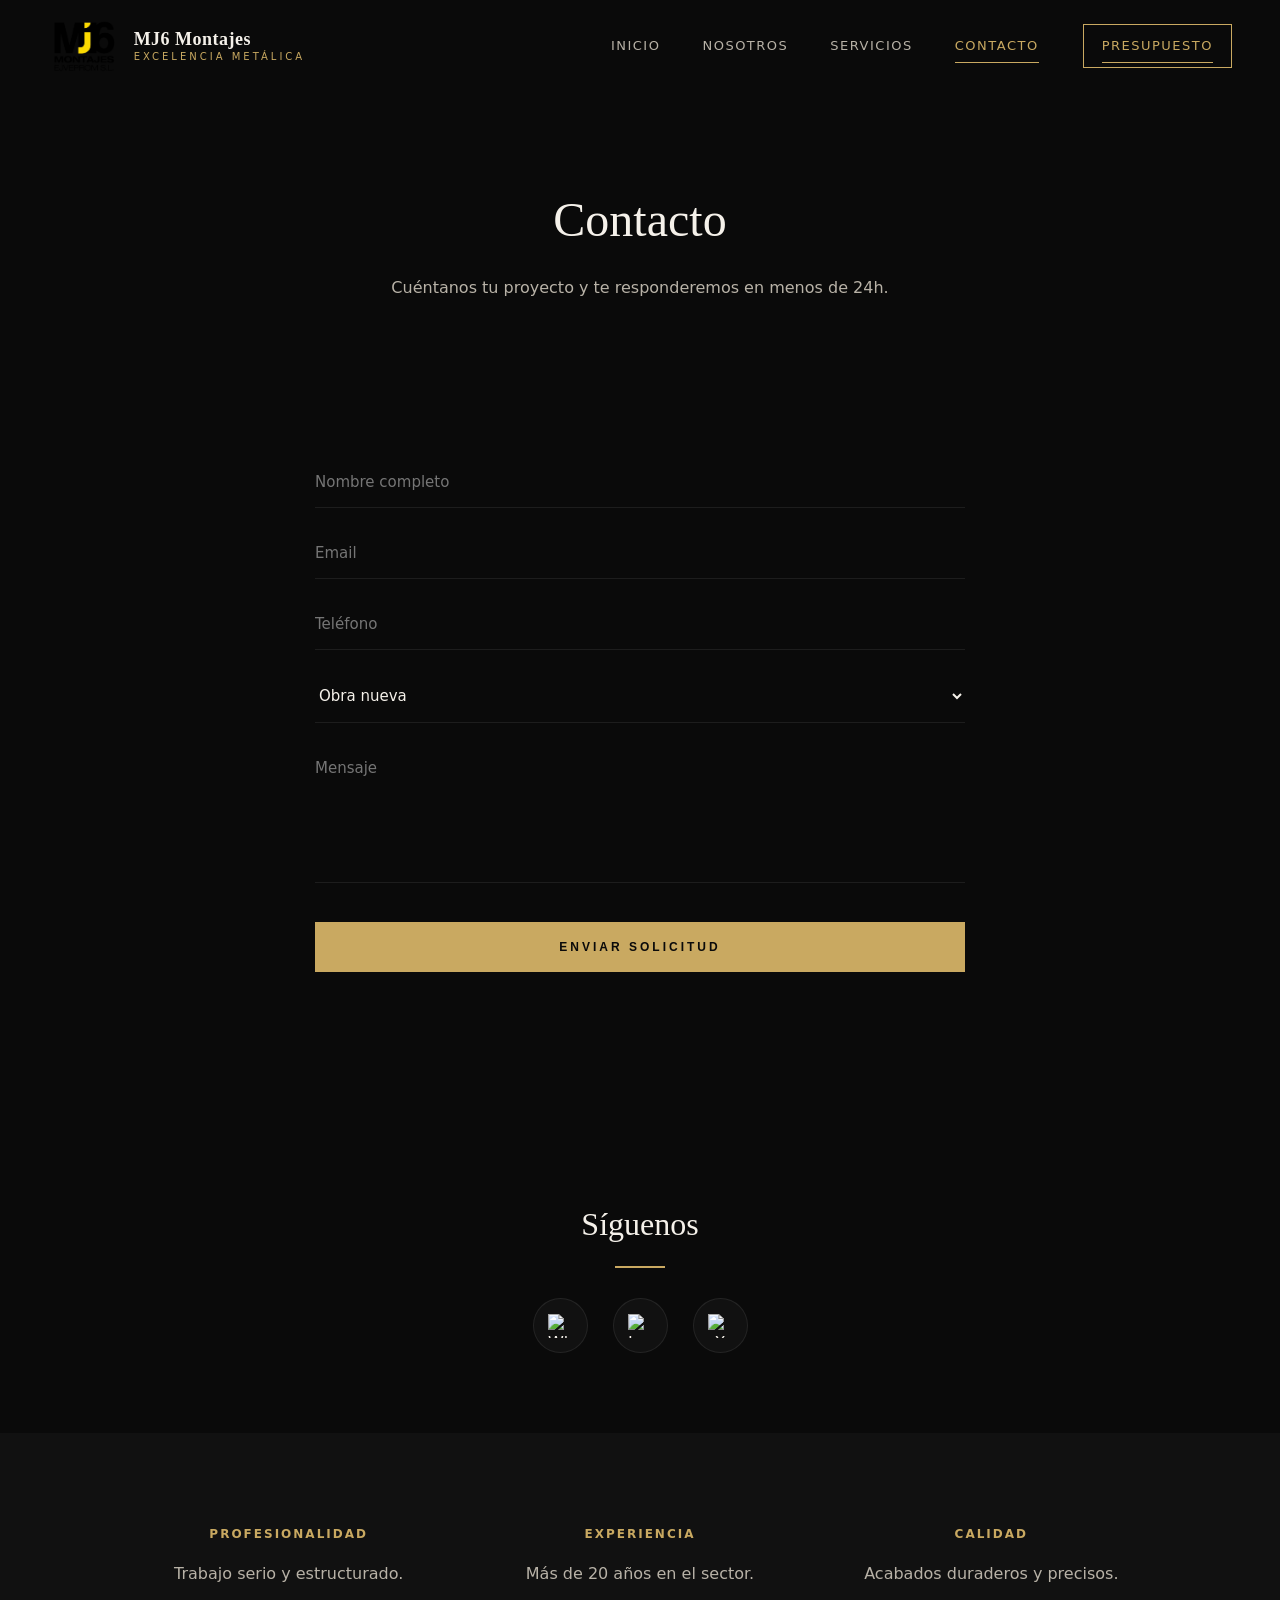
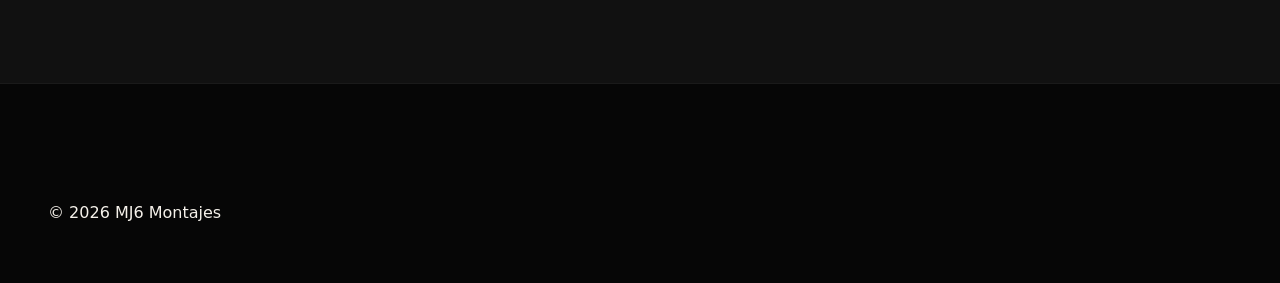
==== commit af486155: "Add files via upload" ====
--- a/contacto.html
+++ b/contacto.html
@@ -3,211 +3,147 @@
 <head>
 <meta charset="UTF-8">
 <meta name="viewport" content="width=device-width, initial-scale=1.0">
-<title>Contacto — MJ6 Montajes</title>
-<meta name="description" content="Contacte con MJ6 Montajes: presupuestos sin compromiso, visita a obra y asesoramiento técnico en estructuras metálicas, aluminio y vidrio.">
-<link rel="icon" type="image/png" href="MJ16-01.png">
-<link rel="preconnect" href="https://fonts.googleapis.com">
-<link rel="preconnect" href="https://fonts.gstatic.com" crossorigin>
-<link href="https://fonts.googleapis.com/css2?family=Fraunces:ital,opsz,wght@0,9..144,300;0,9..144,400;0,9..144,500;0,9..144,600;1,9..144,300;1,9..144,400&family=DM+Sans:opsz,wght@9..40,300;9..40,400;9..40,500;9..40,600;9..40,700&display=swap" rel="stylesheet">
+<title>Contacto | MJ6 Montajes</title>
+
+<!-- IMPORTANTE: primero el estilo global del index -->
 <link rel="stylesheet" href="style.css">
+
+<!-- luego estilos del contacto -->
+<link rel="stylesheet" href="contacto.css">
+
+<script src="script.js" defer></script>
 </head>
+
 <body>
 
-<div class="preloader" aria-hidden="true">
-    <img src="MJ16-01.png" alt="MJ6 Montajes" class="preloader-logo">
-    <div class="preloader-bar"></div>
-</div>
-
+<!-- HEADER (IGUAL AL INDEX) -->
 <header class="site-header">
     <a href="index.html" class="logo-link">
-        <img src="MJ16-01.png" alt="MJ6 Montajes" class="logo">
+        <img src="MJ16-01.png" class="logo" alt="MJ6 Montajes">
+
         <span class="brand">
             <span class="brand-name">MJ6 Montajes</span>
             <span class="brand-tag">Excelencia metálica</span>
         </span>
     </a>
+
     <nav class="nav-main">
         <ul>
             <li><a href="index.html">Inicio</a></li>
+            <li><a href="nosotros.html">Nosotros</a></li>
             <li><a href="servicios.html">Servicios</a></li>
-            <li><a href="proyectos.html">Proyectos</a></li>
-            <li><a href="nosotros.html">Nosotros</a></li>
-            <li><a href="contacto.html">Contacto</a></li>
+            <li><a href="contacto.html" class="active">Contacto</a></li>
         </ul>
+
         <a href="contacto.html" class="nav-cta">Presupuesto</a>
     </nav>
-    <button class="burger" aria-label="Menú"><span></span><span></span><span></span></button>
+
+    <button class="burger"><span></span><span></span><span></span></button>
 </header>
 
-<!-- PAGE HERO -->
-<section class="page-hero">
-    <div class="page-hero-bg"><img src="img11.jpg" alt=""></div>
+<!-- HERO SIMPLE -->
+<section class="hero-simple">
     <div class="container">
-        <div class="crumb reveal">Inicio · Contacto</div>
-        <h1 class="reveal delay-1">Hablemos de su <em>proyecto</em></h1>
-        <p class="reveal delay-2">Le respondemos en menos de 24 horas con una propuesta clara y detallada.</p>
+        <h1>Contacto</h1>
+        <p>Cuéntanos tu proyecto y te responderemos en menos de 24h.</p>
     </div>
 </section>
 
-<!-- CONTACT -->
-<section class="contact-section">
+<!-- FORM -->
+<section class="form-container">
+
+  <div class="container">
+
+    <form id="constructionForm" action="enviar.php" method="POST">
+
+      <div class="form-group">
+        <input type="text" name="name" placeholder="Nombre completo" required class="form-input">
+      </div>
+
+      <div class="form-group">
+        <input type="email" name="email" placeholder="Email" required class="form-input">
+      </div>
+
+      <div class="form-group">
+        <input type="tel" name="phone" placeholder="Teléfono" class="form-input">
+      </div>
+
+      <div class="form-group">
+        <select name="service" class="form-select">
+          <option value="obra_nueva">Obra nueva</option>
+          <option value="reforma">Reforma</option>
+          <option value="rehabilitacion">Rehabilitación</option>
+        </select>
+      </div>
+
+      <div class="form-group">
+        <textarea name="message" placeholder="Mensaje" class="form-textarea"></textarea>
+      </div>
+
+      <button type="submit" class="form-button">
+        Enviar solicitud
+      </button>
+
+    </form>
+
+  </div>
+
+</section>
+
+<!-- REDES SOCIALES -->
+<section class="social-section">
+
     <div class="container">
-        <div class="contact-grid">
 
-            <div class="contact-info">
-                <div class="label reveal" style="font-size:11px;letter-spacing:4px;text-transform:uppercase;color:var(--gold);margin-bottom:18px;">Información</div>
-                <h2 class="reveal delay-1">Estamos<br>a su <em>disposición</em>.</h2>
-                <p class="reveal delay-2">
-                    Visite nuestro taller, llámenos o escríbanos. Un técnico le acompañará desde la primera consulta
-                    hasta la entrega del proyecto.
-                </p>
+        <h2 class="social-title">Síguenos</h2>
 
-                <ul class="info-list">
-                    <li class="reveal">
-                        <div class="ic">
-                            <svg viewBox="0 0 24 24" fill="none" stroke="currentColor" stroke-width="1.5"><path d="M21 10c0 7-9 13-9 13s-9-6-9-13a9 9 0 0 1 18 0z"/><circle cx="12" cy="10" r="3"/></svg>
-                        </div>
-                        <div>
-                            <div class="lab">Ubicación</div>
-                            <div class="val">C/ Industria 16, Pol. Sur<br>28021 Madrid · España</div>
-                        </div>
-                    </li>
-                    <li class="reveal delay-1">
-                        <div class="ic">
-                            <svg viewBox="0 0 24 24" fill="none" stroke="currentColor" stroke-width="1.5"><path d="M22 16.92v3a2 2 0 0 1-2.18 2 19.79 19.79 0 0 1-8.63-3.07 19.5 19.5 0 0 1-6-6 19.79 19.79 0 0 1-3.07-8.67A2 2 0 0 1 4.11 2h3a2 2 0 0 1 2 1.72c.127.96.361 1.903.7 2.81a2 2 0 0 1-.45 2.11L8.09 9.91a16 16 0 0 0 6 6l1.27-1.27a2 2 0 0 1 2.11-.45c.907.339 1.85.573 2.81.7A2 2 0 0 1 22 16.92z"/></svg>
-                        </div>
-                        <div>
-                            <div class="lab">Teléfono</div>
-                            <div class="val"><a href="tel:+34600000000" style="color:var(--text);">+34 600 000 000</a></div>
-                        </div>
-                    </li>
-                    <li class="reveal delay-2">
-                        <div class="ic">
-                            <svg viewBox="0 0 24 24" fill="none" stroke="currentColor" stroke-width="1.5"><path d="M4 4h16c1.1 0 2 .9 2 2v12c0 1.1-.9 2-2 2H4c-1.1 0-2-.9-2-2V6c0-1.1.9-2 2-2z"/><polyline points="22,6 12,13 2,6"/></svg>
-                        </div>
-                        <div>
-                            <div class="lab">Email</div>
-                            <div class="val"><a href="mailto:info@mj6montajes.com" style="color:var(--text);">info@mj6montajes.com</a></div>
-                        </div>
-                    </li>
-                    <li class="reveal delay-3">
-                        <div class="ic">
-                            <svg viewBox="0 0 24 24" fill="none" stroke="currentColor" stroke-width="1.5"><circle cx="12" cy="12" r="10"/><polyline points="12 6 12 12 16 14"/></svg>
-                        </div>
-                        <div>
-                            <div class="lab">Horario</div>
-                            <div class="val">Lun – Vie · 8:00 a 18:00<br>Sábado · cita previa</div>
-                        </div>
-                    </li>
-                </ul>
+        <div class="social-icons">
 
-                <a href="https://wa.me/34600000000" class="btn btn-wa reveal">
-                    <svg width="18" height="18" viewBox="0 0 24 24" fill="currentColor"><path d="M17.498 14.382c-.301-.15-1.767-.867-2.04-.966-.273-.101-.473-.15-.673.15-.197.295-.771.964-.944 1.162-.175.195-.349.21-.646.075-.3-.15-1.263-.465-2.403-1.485-.888-.795-1.484-1.77-1.66-2.07-.174-.3-.019-.465.13-.615.136-.135.301-.345.451-.523.146-.181.194-.301.297-.496.1-.21.049-.375-.025-.524-.075-.15-.672-1.62-.922-2.206-.24-.584-.487-.51-.672-.51-.172-.015-.371-.015-.571-.015-.2 0-.523.074-.797.359-.273.3-1.045 1.02-1.045 2.475s1.07 2.865 1.219 3.075c.149.18 2.095 3.195 5.076 4.485.71.3 1.26.48 1.69.629.71.226 1.355.195 1.866.121.57-.091 1.756-.721 2.006-1.413.255-.69.255-1.275.18-1.404-.074-.135-.27-.21-.57-.345m-5.446 7.443h-.016c-1.77 0-3.524-.48-5.055-1.38l-.36-.214-3.75.975 1.005-3.645-.239-.375a9.869 9.869 0 01-1.516-5.26c.002-5.45 4.436-9.884 9.888-9.884 2.64 0 5.122 1.03 6.988 2.898a9.825 9.825 0 012.893 6.994c-.003 5.45-4.437 9.885-9.888 9.885M20.52 3.449C18.24 1.245 15.24 0 12.045 0 5.463 0 .104 5.334.101 11.893c0 2.096.549 4.14 1.595 5.945L0 24l6.335-1.652a12.062 12.062 0 005.71 1.447h.006c6.585 0 11.946-5.336 11.949-11.896 0-3.176-1.24-6.165-3.495-8.411"/></svg>
-                    WhatsApp directo
-                </a>
-            </div>
+            <!-- WhatsApp -->
+            <a href="https://wa.me/34600000000" target="_blank" class="social-icon">
+                <img src="img/Whatsapp_icon.png" alt="WhatsApp">
+            </a>
 
-            <div class="contact-form reveal reveal-right">
-                <h3>Envíenos un mensaje</h3>
-                <form data-testid="contact-form">
-                    <div class="form-row two">
-                        <div class="input-wrap">
-                            <input type="text" id="nombre" placeholder=" " required data-testid="input-nombre">
-                            <label for="nombre">Nombre completo</label>
-                        </div>
-                        <div class="input-wrap">
-                            <input type="text" id="telefono" placeholder=" " data-testid="input-telefono">
-                            <label for="telefono">Teléfono</label>
-                        </div>
-                    </div>
-                    <div class="form-row">
-                        <div class="input-wrap">
-                            <input type="email" id="email" placeholder=" " required data-testid="input-email">
-                            <label for="email">Correo electrónico</label>
-                        </div>
-                    </div>
-                    <div class="form-row">
-                        <div class="input-wrap">
-                            <input type="text" id="asunto" placeholder=" " data-testid="input-asunto">
-                            <label for="asunto">Asunto</label>
-                        </div>
-                    </div>
-                    <div class="form-row">
-                        <div class="input-wrap">
-                            <textarea id="mensaje" placeholder=" " required data-testid="input-mensaje"></textarea>
-                            <label for="mensaje">Cuéntenos su proyecto</label>
-                        </div>
-                    </div>
-                    <button type="submit" data-testid="submit-form">Enviar mensaje</button>
-                </form>
-                <div class="form-success" data-testid="form-success">
-                    ✓ Mensaje enviado correctamente. Le responderemos en menos de 24 horas.
-                </div>
-            </div>
+            <!-- Instagram -->
+            <a href="https://www.instagram.com/" target="_blank" class="social-icon">
+                <img src="img/Instagram_icon.png" alt="Instagram">
+            </a>
+
+            <!-- X (Twitter) -->
+            <a href="https://x.com/" target="_blank" class="social-icon">
+                <img src="img/X_icon.png" alt="X">
+            </a>
 
         </div>
 
-        <!-- MAP -->
-        <div class="map-wrap reveal">
-            <iframe src="https://www.openstreetmap.org/export/embed.html?bbox=-3.71%2C40.39%2C-3.66%2C40.43&layer=mapnik" allowfullscreen loading="lazy" title="Mapa MJ6 Montajes"></iframe>
-        </div>
+    </div>
 
+</section>
+
+<!-- INFO EXTRA -->
+<section class="bot">
+    <div>
+        <h3>PROFESIONALIDAD</h3>
+        <p>Trabajo serio y estructurado.</p>
+    </div>
+
+    <div>
+        <h3>EXPERIENCIA</h3>
+        <p>Más de 20 años en el sector.</p>
+    </div>
+
+    <div>
+        <h3>CALIDAD</h3>
+        <p>Acabados duraderos y precisos.</p>
     </div>
 </section>
 
+<!-- FOOTER -->
 <footer class="site-footer">
     <div class="container">
-        <div class="footer-grid">
-            <div class="footer-col">
-                <img src="MJ16-01.png" alt="MJ6 Montajes" class="logo">
-                <p>Estructuras metálicas, carpintería de aluminio y acristalamientos con sello de oficio. Construyendo desde 1998 en Madrid y toda España.</p>
-                <div class="footer-social">
-                    <a href="#" aria-label="Instagram"><svg viewBox="0 0 24 24" fill="none" stroke="currentColor" stroke-width="1.8"><rect x="2" y="2" width="20" height="20" rx="5"/><path d="M16 11.37A4 4 0 1 1 12.63 8 4 4 0 0 1 16 11.37zM17.5 6.5h.01\"/></svg></a>
-                    <a href="#" aria-label="LinkedIn"><svg viewBox="0 0 24 24" fill="none" stroke="currentColor" stroke-width="1.8"><path d="M16 8a6 6 0 0 1 6 6v7h-4v-7a2 2 0 0 0-4 0v7h-4v-7a6 6 0 0 1 6-6z"/><rect x="2" y="9" width="4" height="12"/><circle cx="4" cy="4" r="2"/></svg></a>
-                    <a href="#" aria-label="Facebook"><svg viewBox="0 0 24 24" fill="none" stroke="currentColor" stroke-width="1.8"><path d="M18 2h-3a5 5 0 0 0-5 5v3H7v4h3v8h4v-8h3l1-4h-4V7a1 1 0 0 1 1-1h3z"/></svg></a>
-                </div>
-            </div>
-            <div class="footer-col">
-                <h4>Navegación</h4>
-                <ul>
-                    <li><a href="index.html">Inicio</a></li>
-                    <li><a href="servicios.html">Servicios</a></li>
-                    <li><a href="proyectos.html">Proyectos</a></li>
-                    <li><a href="nosotros.html">Nosotros</a></li>
-                    <li><a href="contacto.html">Contacto</a></li>
-                </ul>
-            </div>
-            <div class="footer-col">
-                <h4>Servicios</h4>
-                <ul>
-                    <li><a href="servicios.html">Estructuras metálicas</a></li>
-                    <li><a href="servicios.html">Carpintería de aluminio</a></li>
-                    <li><a href="servicios.html">Acristalamientos</a></li>
-                    <li><a href="servicios.html">Fachadas</a></li>
-                    <li><a href="servicios.html">Cerramientos</a></li>
-                </ul>
-            </div>
-            <div class="footer-col">
-                <h4>Contacto</h4>
-                <ul>
-                    <li>C/ Industria 16, Pol. Sur</li>
-                    <li>28021 Madrid, España</li>
-                    <li><a href="tel:+34600000000">+34 600 000 000</a></li>
-                    <li><a href="mailto:info@mj6montajes.com">info@mj6montajes.com</a></li>
-                </ul>
-            </div>
-        </div>
-        <div class="footer-bottom">
-            <p>© <span data-year></span> MJ6 Montajes · Todos los derechos reservados</p>
-            <span class="micro">Diseño & precisión metálica</span>
-        </div>
+        <p>© 2026 MJ6 Montajes</p>
     </div>
 </footer>
 
-<a href="https://wa.me/34600000000" class="float-wa" aria-label="WhatsApp">
-    <svg viewBox="0 0 24 24" fill="currentColor"><path d="M17.498 14.382c-.301-.15-1.767-.867-2.04-.966-.273-.101-.473-.15-.673.15-.197.295-.771.964-.944 1.162-.175.195-.349.21-.646.075-.3-.15-1.263-.465-2.403-1.485-.888-.795-1.484-1.77-1.66-2.07-.174-.3-.019-.465.13-.615.136-.135.301-.345.451-.523.146-.181.194-.301.297-.496.1-.21.049-.375-.025-.524-.075-.15-.672-1.62-.922-2.206-.24-.584-.487-.51-.672-.51-.172-.015-.371-.015-.571-.015-.2 0-.523.074-.797.359-.273.3-1.045 1.02-1.045 2.475s1.07 2.865 1.219 3.075c.149.18 2.095 3.195 5.076 4.485.71.3 1.26.48 1.69.629.71.226 1.355.195 1.866.121.57-.091 1.756-.721 2.006-1.413.255-.69.255-1.275.18-1.404-.074-.135-.27-.21-.57-.345m-5.446 7.443h-.016c-1.77 0-3.524-.48-5.055-1.38l-.36-.214-3.75.975 1.005-3.645-.239-.375a9.869 9.869 0 01-1.516-5.26c.002-5.45 4.436-9.884 9.888-9.884 2.64 0 5.122 1.03 6.988 2.898a9.825 9.825 0 012.893 6.994c-.003 5.45-4.437 9.885-9.888 9.885M20.52 3.449C18.24 1.245 15.24 0 12.045 0 5.463 0 .104 5.334.101 11.893c0 2.096.549 4.14 1.595 5.945L0 24l6.335-1.652a12.062 12.062 0 005.71 1.447h.006c6.585 0 11.946-5.336 11.949-11.896 0-3.176-1.24-6.165-3.495-8.411"/></svg>
-</a>
-<button class="to-top" aria-label="Volver arriba">↑</button>
-<script src="script.js"></script>
 </body>
-</html>
+</html>
--- a/contacto.css
+++ b/contacto.css
@@ -0,0 +1,199 @@
+/* =========================================================
+   CONTACTO — ESTÉTICA EXACTA INDEX MJ6
+   ========================================================= */
+
+/* HERO SIMPLE */
+.hero-simple {
+    padding: 140px 0 60px;
+    text-align: center;
+    background: var(--bg);
+}
+
+.hero-simple h1 {
+    font-family: var(--serif);
+    font-size: 48px;
+    font-weight: 300;
+    margin-bottom: 10px;
+    color: var(--text);
+}
+
+.hero-simple p {
+    color: var(--text-soft);
+    font-size: 16px;
+}
+
+/* FORM SECTION */
+.form-container {
+    padding: 80px 0 120px;
+    background: var(--bg);
+}
+
+/* FORM */
+form {
+    max-width: 650px;
+    margin: auto;
+}
+
+/* INPUT GROUP */
+.form-group {
+    margin-bottom: 20px;
+}
+
+/* INPUTS */
+.form-input,
+.form-select,
+.form-textarea {
+    width: 100%;
+    padding: 16px 0;
+    background: transparent;
+    border: none;
+    border-bottom: 1px solid var(--line);
+    color: var(--text);
+    font-family: var(--sans);
+    font-size: 15px;
+    outline: none;
+}
+
+/* TEXTAREA */
+.form-textarea {
+    min-height: 140px;
+    resize: none;
+}
+
+/* SELECT */
+.form-select {
+    cursor: pointer;
+}
+
+/* FOCUS EFFECT (igual index) */
+.form-input:focus,
+.form-select:focus,
+.form-textarea:focus {
+    border-bottom-color: var(--gold);
+}
+
+/* BUTTON estilo CTA index */
+.form-button {
+    width: 100%;
+    padding: 18px;
+    margin-top: 10px;
+    background: var(--gold);
+    color: #0a0a0a;
+    border: none;
+    font-size: 12px;
+    letter-spacing: 3px;
+    text-transform: uppercase;
+    font-weight: 600;
+    cursor: pointer;
+    transition: 0.4s;
+}
+
+.form-button:hover {
+    background: var(--gold-2);
+    transform: translateY(-2px);
+}
+
+/* INFO BOT SECTION */
+.bot {
+    display: grid;
+    grid-template-columns: repeat(3, 1fr);
+    gap: 30px;
+    padding: 80px 10%;
+    background: var(--bg-2);
+    text-align: center;
+}
+
+.bot h3 {
+    font-size: 12px;
+    letter-spacing: 2px;
+    color: var(--gold);
+    margin-bottom: 10px;
+}
+
+.bot p {
+    color: var(--text-soft);
+}
+
+/* RESPONSIVE */
+@media (max-width: 900px) {
+    .bot {
+        grid-template-columns: 1fr;
+    }
+
+    .hero-simple h1 {
+        font-size: 34px;
+    }
+}
+
+/* =========================================================
+   SOCIAL SECTION — ESTILO MJ6
+   ========================================================= */
+
+.social-section {
+    padding: 80px 0;
+    background: var(--bg);
+    text-align: center;
+}
+
+.social-title {
+    font-family: var(--serif);
+    font-weight: 300;
+    font-size: 32px;
+    margin-bottom: 30px;
+    color: var(--text);
+}
+
+.social-title::after {
+    content: "";
+    display: block;
+    width: 50px;
+    height: 2px;
+    background: var(--gold);
+    margin: 15px auto 0;
+}
+
+/* ICONS */
+.social-icons {
+    display: flex;
+    justify-content: center;
+    gap: 25px;
+}
+
+/* ICON LINK */
+.social-icon {
+    width: 55px;
+    height: 55px;
+    display: flex;
+    align-items: center;
+    justify-content: center;
+    border: 1px solid var(--line);
+    border-radius: 50%;
+    transition: 0.3s ease;
+    background: var(--bg-2);
+}
+
+/* IMAGE */
+.social-icon img {
+    width: 24px;
+    height: 24px;
+    object-fit: contain;
+}
+
+/* HOVER EFFECT (oro estilo index) */
+.social-icon:hover {
+    transform: translateY(-4px);
+    border-color: var(--gold);
+    box-shadow: 0 0 20px rgba(201, 169, 97, 0.25);
+}
+
+/* RESPONSIVE */
+@media (max-width: 600px) {
+    .social-icons {
+        gap: 15px;
+    }
+
+    .social-icon {
+        width: 48px;
+        height: 48px;
+    }
+}
